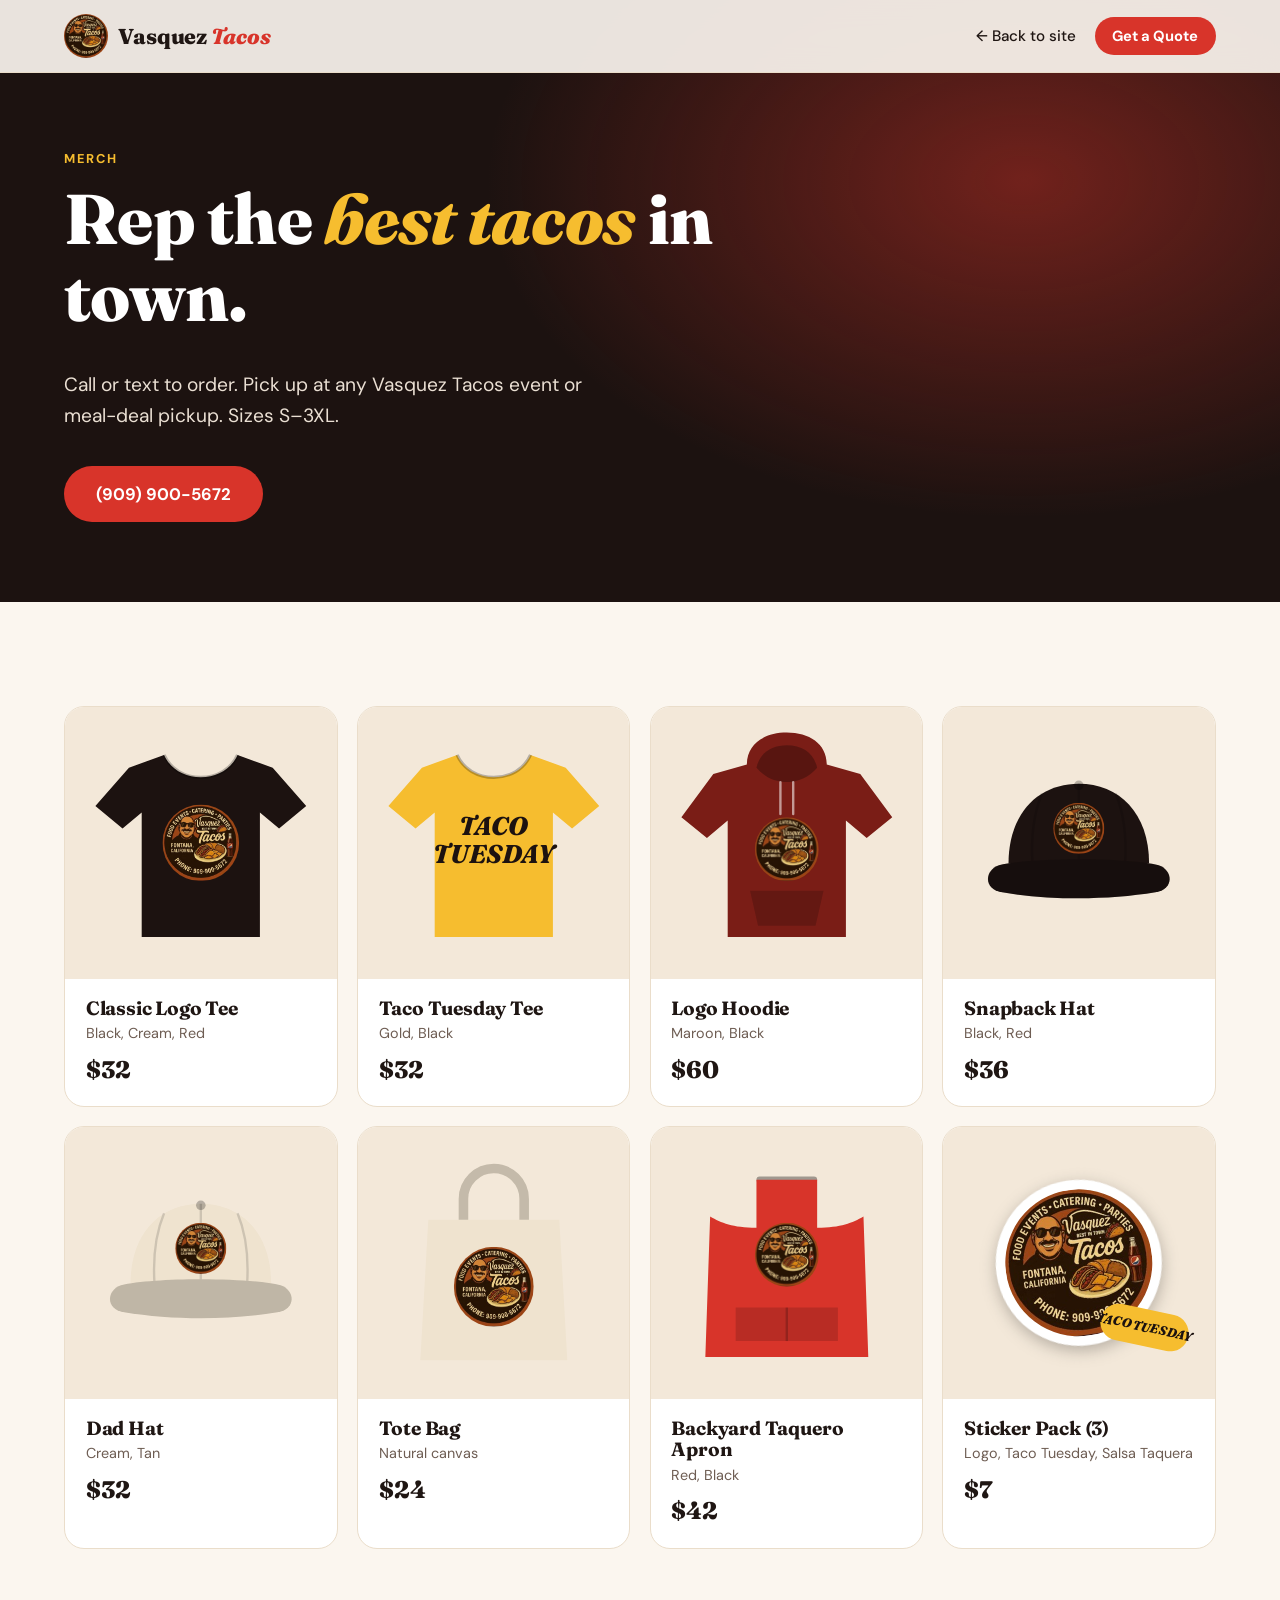
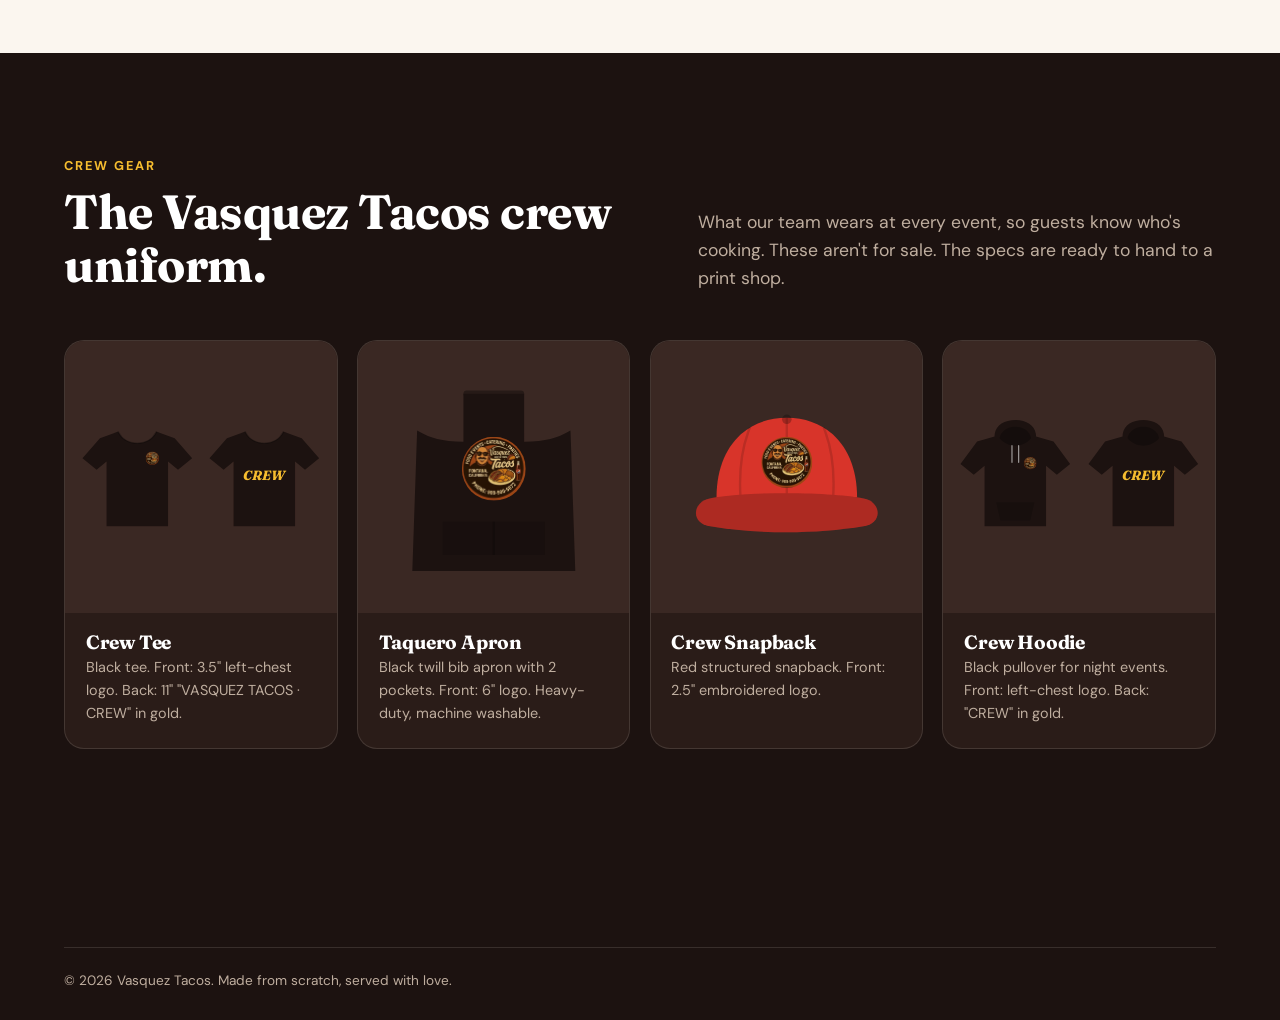
==== merch.html @ 1e4aa43a "Redesign site: premium catering, meal deals, merch, mobile booking - Modern layout with photo hero, " ====
<!doctype html>
<html lang="en">
<head>
  <meta charset="utf-8">
  <meta name="viewport" content="width=device-width, initial-scale=1">
  <title>Merch | Vasquez Tacos</title>
  <meta name="description" content="Vasquez Tacos shirts, hoodies, hats, aprons and stickers. Rep the best tacos in Fontana.">
  <meta name="theme-color" content="#1c1210">
  <link rel="icon" href="logo.jpg">
  <link rel="preconnect" href="https://fonts.googleapis.com">
  <link rel="preconnect" href="https://fonts.gstatic.com" crossorigin>
  <link href="https://fonts.googleapis.com/css2?family=Fraunces:ital,opsz,wght@0,9..144,500;0,9..144,700;0,9..144,800;1,9..144,800&family=DM+Sans:wght@400;500;700&display=swap" rel="stylesheet">
  <link rel="stylesheet" href="styles.css">
</head>
<body>

  <header class="nav scrolled">
    <div class="wrap nav-inner">
      <a href="index.html" class="logo">
        <img src="logo.jpg" alt="" class="logo-img" width="44" height="44">
        <span class="logo-text">Vasquez <em>Tacos</em></span>
      </a>
      <nav class="nav-links nav-links-simple">
        <a href="index.html">← Back to site</a>
        <a href="index.html#quote" class="btn btn-small">Get a Quote</a>
      </nav>
    </div>
  </header>

  <main>
    <section class="merch-hero">
      <div class="wrap">
        <p class="kicker">Merch</p>
        <h1>Rep the <em>best tacos</em> in town.</h1>
        <p class="lead" data-merch-note></p>
        <a data-phone class="btn btn-lg"></a>
      </div>
    </section>

    <section class="section">
      <div class="wrap">
        <div class="merch-grid"></div>
      </div>
    </section>

    <section class="section dark" id="crew">
      <div class="wrap">
        <div class="split-head">
          <div>
            <p class="kicker">Crew gear</p>
            <h2>The Vasquez Tacos crew uniform.</h2>
          </div>
          <p>What our team wears at every event, so guests know who's cooking. These aren't for sale. The specs are ready to hand to a print shop.</p>
        </div>
        <div class="merch-grid crew-grid"></div>
      </div>
    </section>
  </main>

  <footer class="footer">
    <div class="wrap">
      <p class="copyright">&copy; <span data-year></span> Vasquez Tacos. Made from scratch, served with love.</p>
    </div>
  </footer>

  <script src="config.js"></script>
  <script src="merch.js"></script>
</body>
</html>
---- styles.css ----
/* Vasquez Tacos — modern warm theme built from the logo colors */
:root {
  --cream: #fbf6ef;
  --cream-2: #f3e8d9;
  --line: #eaddca;
  --ink: #1f1613;
  --muted: #6e5d53;
  --night: #1c1210;
  --night-2: #2a1c18;
  --night-line: rgba(251, 246, 239, .12);
  --red: #d8342a;
  --red-dark: #a8231b;
  --yellow: #f6bd2f;
  --orange: #ef8f2a;
  --green: #4f8a3c;
  --radius: 20px;
  --radius-sm: 12px;
  --shadow: 0 1px 2px rgba(31, 22, 19, .06), 0 12px 32px rgba(31, 22, 19, .08);
  --display: "Fraunces", Georgia, serif;
  --body: "DM Sans", system-ui, -apple-system, "Segoe UI", sans-serif;
}

* { box-sizing: border-box; }
html { scroll-behavior: smooth; scroll-padding-top: 76px; }
body { margin: 0; font-family: var(--body); font-size: 17px; line-height: 1.6; color: var(--ink); background: var(--cream); -webkit-font-smoothing: antialiased; }
img { max-width: 100%; display: block; }
a { color: var(--red-dark); }
h1, h2, h3 { font-family: var(--display); font-weight: 700; line-height: 1.1; margin: 0 0 .5em; letter-spacing: -.01em; }
h2 { font-size: clamp(2rem, 4.2vw, 3rem); }
h3 { font-size: 1.3rem; }

.wrap { width: 100%; max-width: 1200px; margin: 0 auto; padding-inline: 24px; }
.narrow { max-width: 820px; }
.section { padding-block: 104px; }
.section.alt { background: var(--cream-2); }
.section.dark { background: var(--night); color: #eadfd3; }
.section.dark h2, .section.dark h3 { color: #fff; }
.section-head { text-align: center; max-width: 680px; margin: 0 auto 3rem; }
.section-head p:not(.kicker) { margin: 0; color: var(--muted); font-size: 1.1rem; }
.dark .section-head p:not(.kicker) { color: #bfae9f; }
.kicker { font: 700 .8rem var(--body); letter-spacing: .16em; text-transform: uppercase; color: var(--red); margin: 0 0 .8rem; }
.dark .kicker { color: var(--yellow); }
.split-head { display: grid; grid-template-columns: 1.1fr 1fr; gap: 2rem 4rem; align-items: end; margin-bottom: 3rem; }
.split-head h2 { margin: 0; }
.split-head > p { margin: 0; color: var(--muted); font-size: 1.1rem; }
.dark .split-head > p { color: #bfae9f; }
.fine { font-size: .88rem; color: var(--muted); }

/* Buttons */
.btn {
  display: inline-flex; align-items: center; justify-content: center; gap: .4em;
  border: 0; cursor: pointer; text-decoration: none;
  background: var(--red); color: #fff;
  font: 700 1rem var(--body);
  padding: .85em 1.6em; border-radius: 999px;
  transition: background .2s, transform .2s, box-shadow .2s;
}
.btn:hover { background: var(--red-dark); transform: translateY(-1px); box-shadow: 0 10px 24px rgba(216, 52, 42, .3); }
.btn:disabled { opacity: .7; cursor: wait; }
.btn-lg { font-size: 1.05rem; padding: 1em 1.9em; }
.btn-small { padding: .6em 1.2em; font-size: .92rem; }
.btn-full { width: 100%; }
.btn-ghost { background: rgba(255,255,255,.1); color: #fff; box-shadow: inset 0 0 0 1.5px rgba(255,255,255,.5); backdrop-filter: blur(6px); }
.btn-ghost:hover { background: #fff; color: var(--ink); box-shadow: none; }
.btn-outline { background: transparent; color: var(--ink); box-shadow: inset 0 0 0 1.5px var(--ink); }
.btn-outline:hover { background: var(--ink); color: #fff; box-shadow: none; }

/* Nav: transparent over the hero, solid once you scroll */
.nav { position: fixed; inset: 0 0 auto; z-index: 50; transition: background .3s, box-shadow .3s; }
.nav.scrolled, .nav.menu-open { background: rgba(251, 246, 239, .92); backdrop-filter: blur(14px); box-shadow: 0 1px 0 var(--line); }
.nav-inner { display: flex; align-items: center; justify-content: space-between; min-height: 72px; gap: 1rem; }
.logo { display: flex; align-items: center; gap: .65rem; text-decoration: none; }
.logo-img { width: 44px; height: 44px; border-radius: 50%; object-fit: cover; }
.logo-text { font: 800 1.35rem var(--display); color: #fff; margin: 0; letter-spacing: -.01em; transition: color .3s; }
.logo-text em { font-style: italic; color: var(--yellow); }
.nav.scrolled .logo-text, .nav.menu-open .logo-text { color: var(--ink); }
.nav.scrolled .logo-text em, .nav.menu-open .logo-text em { color: var(--red); }
.nav-links { display: flex; align-items: center; gap: 1.8rem; }
.nav-links a:not(.btn) { color: rgba(255,255,255,.9); text-decoration: none; font-weight: 500; font-size: .95rem; transition: color .2s; }
.nav-links a:not(.btn):hover { color: var(--yellow); }
.nav.scrolled .nav-links a:not(.btn) { color: var(--ink); }
.nav.scrolled .nav-links a:not(.btn):hover { color: var(--red); }
.nav-toggle { display: none; background: none; border: 0; color: #fff; font-size: 1.8rem; cursor: pointer; }
.nav.scrolled .nav-toggle, .nav.menu-open .nav-toggle { color: var(--ink); }

/* Hero */
.hero {
  position: relative; color: #fff; overflow: hidden;
  min-height: min(100vh, 880px); min-height: min(100svh, 880px); display: flex; align-items: center;
  padding-block: 120px 80px;
  background:
    linear-gradient(90deg, rgba(20,12,10,.95) 0%, rgba(20,12,10,.82) 42%, rgba(20,12,10,.45) 100%),
    linear-gradient(0deg, rgba(20,12,10,.7), transparent 40%),
    url("images/hero.jpg") center/cover no-repeat,
    var(--night);
}
/* Papel picado-style dotted texture */
.hero::before {
  content: ""; position: absolute; inset: 0; opacity: .04; pointer-events: none;
  background: radial-gradient(circle, #fff 1.5px, transparent 2px) 0 0/28px 28px;
}
.hero-inner { position: relative; z-index: 1; display: grid; grid-template-columns: 1.4fr 1fr; gap: 3rem; align-items: center; }
.hero h1 { font-size: clamp(2.6rem, 6.4vw, 5rem); max-width: 13ch; color: #fff; font-weight: 800; }
.hero h1 em { color: var(--yellow); }
.eyebrow { display: inline-block; font-weight: 700; font-size: .78rem; letter-spacing: .16em; text-transform: uppercase; color: var(--yellow); margin: 0 0 1.4rem; padding: .5em 1em; border: 1px solid rgba(246,189,47,.4); border-radius: 999px; }
.lead { font-size: 1.2rem; max-width: 34rem; margin: 0 0 2.2rem; color: #eadfd3; }
.lead strong { color: #fff; }
.hero-cta { display: flex; gap: .9rem; flex-wrap: wrap; }
.hero-stats { list-style: none; display: flex; flex-wrap: wrap; gap: 2.4rem; padding: 2rem 0 0; margin: 2.8rem 0 0; border-top: 1px solid rgba(255,255,255,.18); max-width: 36rem; }
.hero-stats b { display: block; font: 700 1.8rem var(--display); color: #fff; }
.hero-stats span { font-size: .85rem; color: #bfae9f; }
.badges { list-style: none; display: flex; flex-wrap: wrap; gap: .5rem; padding: 0; margin: 1.6rem 0 0; }
.badges:empty { display: none; }
.badges li { font-size: .82rem; font-weight: 700; padding: .45em .9em; border-radius: 999px; background: rgba(255,255,255,.12); }
.badges li::before { content: "✓ "; color: var(--yellow); }
.hero-logo { justify-self: center; width: min(100%, 320px); height: auto; aspect-ratio: 1; object-fit: cover; border-radius: 50%; box-shadow: 0 0 0 10px rgba(246,189,47,.15), 0 30px 80px rgba(0,0,0,.6); animation: spin-in 1s ease-out both .3s; }
@keyframes spin-in { from { opacity: 0; transform: rotate(-20deg) scale(.8); } }

/* Marquee */
.marquee { background: var(--yellow); color: var(--night); overflow: hidden; padding-block: 18px; }
.marquee-track { display: flex; width: max-content; animation: marquee 40s linear infinite; }
.marquee span { font: italic 700 1.5rem var(--display); padding-inline: 1.4rem; white-space: nowrap; display: flex; align-items: center; gap: 2.8rem; }
.marquee span::after { content: "✺"; font-style: normal; color: var(--red); font-size: 1.1rem; }
@keyframes marquee { to { transform: translateX(-50%); } }

/* Events */
.events { display: grid; grid-template-columns: repeat(3, 1fr); gap: 1.2rem; }
.event-card { border-radius: var(--radius); padding: 2rem 1.8rem; min-height: 280px; isolation: isolate; display: flex; flex-direction: column; justify-content: flex-end; color: #fff; position: relative; overflow: hidden; transition: transform .3s; }
.event-card:hover { transform: translateY(-4px); }
.event-card::before { content: ""; position: absolute; inset: 0; z-index: -1; background: var(--bg, none) center/cover no-repeat; transition: transform .6s; }
.event-card:hover::before { transform: scale(1.06); }
.event-card::after { content: ""; position: absolute; inset: 0; z-index: -1; background: linear-gradient(180deg, rgba(var(--tint), .35) 0%, rgba(20,12,10,.55) 45%, rgba(20,12,10,.92) 100%); }
.event-card span { font: 700 .8rem var(--body); letter-spacing: .12em; opacity: .75; }
.event-card h3 { color: #fff; font-size: 1.6rem; margin: .3rem 0 .4rem; }
.event-card p { margin: 0; font-size: .95rem; opacity: .9; }
.event-card { background: var(--night); }
.event-card.c1 { --tint: 216, 52, 42; }
.event-card.c2 { --tint: 239, 143, 42; }
.event-card.c3 { --tint: 184, 58, 107; }
.event-card.c4 { --tint: 79, 138, 60; }
.event-card.c5 { --tint: 58, 42, 37; }
.event-card.c6 { --tint: 122, 29, 22; box-shadow: inset 0 0 0 1.5px rgba(246,189,47,.5); }
.holiday { margin-top: 1.2rem; border-radius: var(--radius); padding: 2.2rem; background: linear-gradient(135deg, #7a1d16, #2a0c09); color: #f0d9c9; display: grid; grid-template-columns: 220px 1fr 1.4fr; gap: 1rem 2.4rem; align-items: start; }
.holiday-img { width: 100%; aspect-ratio: 1; object-fit: cover; border-radius: 14px; box-shadow: 0 0 0 1.5px rgba(246,189,47,.4); }
.holiday .kicker { color: var(--yellow); }
.holiday h3 { color: #fff; font-size: 2rem; }
.holiday-note { font-size: .95rem; margin: 0; }
.holiday .price-list div { border-color: rgba(246,189,47,.2); }

/* Meal deals */
.specials { display: grid; grid-template-columns: repeat(4, 1fr); gap: 1.2rem; }
.special { background: var(--night-2); border: 1px solid var(--night-line); border-radius: var(--radius); overflow: hidden; display: flex; flex-direction: column; position: relative; }
.special img { width: 100%; aspect-ratio: 16 / 10; object-fit: cover; }
.special-body { padding: 1.5rem; flex: 1; display: flex; flex-direction: column; }
.special-day { font: 700 .75rem var(--body); letter-spacing: .14em; text-transform: uppercase; color: #bfae9f; }
.special h3 { font-size: 1.6rem; margin: .2rem 0 .3rem; }
.special-deal { font: italic 700 1.15rem var(--display); color: var(--yellow); margin: 0 0 1rem; }
.special.today { border-color: var(--yellow); box-shadow: 0 0 0 1px var(--yellow), 0 20px 40px rgba(0,0,0,.35); }
.today-tag { position: absolute; top: 14px; left: 14px; background: var(--yellow); color: var(--night); font: 700 .75rem var(--body); letter-spacing: .08em; text-transform: uppercase; padding: .4em .9em; border-radius: 999px; }
.price-list { margin: 0; display: grid; gap: 0; }
.price-list div { display: flex; justify-content: space-between; gap: 1rem; padding: .6rem 0; border-top: 1px dashed var(--night-line); font-size: .95rem; }
.price-list dt { color: #e1d4c7; }
.price-list dd { margin: 0; font-weight: 700; color: #fff; white-space: nowrap; }

/* Packages */
.packages { display: grid; grid-template-columns: repeat(4, 1fr); gap: 1rem; align-items: stretch; }
@media (max-width: 1080px) { .packages { grid-template-columns: repeat(2, 1fr); gap: 1.6rem 1rem; } }
@media (max-width: 620px) { .packages { grid-template-columns: 1fr; } }
.package { background: #fff; border-radius: var(--radius); box-shadow: var(--shadow); padding: 1.8rem 1.5rem; display: flex; flex-direction: column; position: relative; border: 1px solid var(--line); }
.package h3 { font-size: 1.7rem; margin: 0 0 .3rem; }
.package-blurb { color: var(--muted); margin: 0 0 1.4rem; font-size: .95rem; min-height: 3em; }
.price { font: 800 2.7rem/1 var(--display); margin: 0; letter-spacing: -.02em; }
.price small { font: 500 1rem var(--body); color: var(--muted); letter-spacing: 0; }
.guests { font-size: .88rem; color: var(--muted); margin: .5rem 0 1.4rem; }
.package ul { list-style: none; padding: 1.2rem 0 0; margin: 0 0 1.8rem; border-top: 1px solid var(--line); flex: 1; }
.package li { padding: .35rem 0 .35rem 1.7rem; position: relative; font-size: .95rem; }
.package li::before { content: "✓"; position: absolute; left: 0; top: .35rem; color: var(--green); font-weight: 700; }
.package .btn { width: 100%; }
.package.popular { background: var(--night); color: #eadfd3; border-color: var(--night); transform: translateY(-10px); box-shadow: 0 24px 50px rgba(28,18,16,.35); }
.package.popular h3, .package.popular .price { color: #fff; }
.package.popular .package-blurb, .package.popular .guests, .package.popular .price small { color: #bfae9f; }
.package.popular ul { border-color: var(--night-line); }
.package.popular li::before { color: var(--yellow); }
.popular-tag { position: absolute; top: -13px; left: 2rem; background: var(--yellow); color: var(--night); font: 700 .75rem var(--body); letter-spacing: .08em; text-transform: uppercase; padding: .4em 1em; border-radius: 999px; }
.packages-note { text-align: center; margin-top: 2.4rem; color: var(--muted); }

/* Why choose */
.why { display: grid; grid-template-columns: repeat(4, 1fr); gap: 2.4rem; }
.why-item b { font: 700 .85rem var(--body); color: var(--red); letter-spacing: .12em; }
.why-item h3 { font-size: 1.25rem; margin: .5rem 0 .4rem; }
.why-item p { margin: 0; color: var(--muted); font-size: .95rem; }

/* Menu */
.menu-tabs { display: flex; gap: .5rem; flex-wrap: wrap; justify-content: center; margin-bottom: 2.4rem; }
.menu-tabs button {
  border: 1px solid var(--line); background: #fff; color: var(--ink);
  font: 500 .95rem var(--body); padding: .6em 1.3em; border-radius: 999px; cursor: pointer; transition: background .2s, color .2s;
}
.menu-tabs button:hover { border-color: var(--ink); }
.menu-tabs button[aria-selected="true"] { background: var(--ink); color: #fff; border-color: var(--ink); }
.menu-grid { display: grid; grid-template-columns: repeat(auto-fill, minmax(320px, 1fr)); gap: 1rem; }
.menu-item { background: #fff; border-radius: var(--radius-sm); padding: 1rem; border: 1px solid var(--line); display: flex; gap: 1rem; align-items: center; min-height: 112px; }
.menu-item img { width: 92px; height: 92px; border-radius: 10px; object-fit: cover; flex-shrink: 0; }
.menu-item h3 { font-size: 1.15rem; margin-bottom: .25rem; display: flex; align-items: center; gap: .5rem; flex-wrap: wrap; }
.menu-item p { margin: 0; color: var(--muted); font-size: .92rem; }
.tag { font: 700 .66rem var(--body); text-transform: uppercase; letter-spacing: .08em; padding: .3em .6em; border-radius: 6px; background: var(--cream-2); color: var(--ink); white-space: nowrap; }
.tag.Hot { background: var(--red); color: #fff; }
.tag.Vegetarian { background: #dfeed6; color: var(--green); }

/* Gallery — bento grid */
.gallery { display: grid; grid-template-columns: repeat(4, 1fr); grid-auto-rows: 240px; gap: 1rem; }
.gallery figure { margin: 0; border-radius: var(--radius); overflow: hidden; position: relative; background: var(--night); }
.gallery figure.wide { grid-column: span 2; grid-row: span 2; }
.gallery img { width: 100%; height: 100%; object-fit: cover; transition: transform .6s; }
.gallery figure:hover img { transform: scale(1.05); }
.gallery figcaption { position: absolute; inset: auto 0 0; padding: 2.4rem 1rem .9rem; background: linear-gradient(transparent, rgba(0,0,0,.75)); color: #fff; font-weight: 500; font-size: .95rem; }

/* Merch page */
.merch-hero { background: radial-gradient(ellipse 60% 80% at 80% 30%, rgba(216,52,42,.45), transparent 70%), var(--night); color: #eadfd3; padding-block: 150px 80px; }
.merch-hero h1 { color: #fff; font-size: clamp(2.4rem, 6vw, 4.4rem); font-weight: 800; max-width: 14ch; }
.merch-hero h1 em { color: var(--yellow); }
.merch-hero .kicker { color: var(--yellow); }
.merch-grid { display: grid; grid-template-columns: repeat(auto-fill, minmax(250px, 1fr)); gap: 1.2rem; }
.merch-card { background: #fff; border: 1px solid var(--line); border-radius: var(--radius); overflow: hidden; display: flex; flex-direction: column; }
.merch-stage { background: var(--cream-2); aspect-ratio: 1; display: grid; place-items: center; padding: 1rem; }
.merch-stage.two { grid-template-columns: 1fr 1fr; gap: .2rem; padding: .6rem; }
.merch-stage svg { width: 100%; height: auto; transition: transform .4s; }
.merch-card:hover .merch-stage svg { transform: scale(1.04); }
.merch-info { padding: 1.2rem 1.3rem 1.4rem; }
.merch-info h3 { font-size: 1.2rem; margin-bottom: .2rem; }
.merch-colors { margin: 0 0 .6rem; color: var(--muted); font-size: .9rem; }
.merch-price { margin: 0; font: 800 1.5rem var(--display); }
.merch-spec { margin: 0; color: var(--muted); font-size: .9rem; }
.dark .merch-card { background: var(--night-2); border-color: var(--night-line); }
.dark .merch-stage { background: #3a2823; }
.dark .merch-spec { color: #bfae9f; }
.nav-links.nav-links-simple { display: flex; position: static; flex-direction: row; align-items: center; gap: 1.2rem; background: none; padding: 0; box-shadow: none; }
.nav-links.nav-links-simple a:not(.btn) { border: 0; padding: 0; }
.nav-links.nav-links-simple .btn { margin: 0; }
.merch-teaser { display: flex; align-items: center; justify-content: space-between; gap: 2rem; flex-wrap: wrap; background: var(--night); color: #eadfd3; border-radius: var(--radius); padding: 2rem 2.2rem; margin-top: 3rem; }
.merch-teaser h3 { color: #fff; font-size: 1.7rem; margin: 0 0 .2rem; }
.merch-teaser p { margin: 0; color: #bfae9f; }

/* Social clips */
.follow { display: flex; flex-wrap: wrap; gap: .6rem; justify-content: flex-end; }
.clips { display: grid; grid-template-columns: repeat(auto-fill, minmax(300px, 1fr)); gap: 1.2rem; align-items: start; }
.clips:empty { display: none; }
#social:has(.clips:empty) { padding-block: 56px; }
#social:has(.clips:empty) .split-head { margin-bottom: 0; align-items: center; }
.clip { border-radius: var(--radius); overflow: hidden; background: var(--night-2); }
.clip blockquote { margin: 0 !important; min-width: 0 !important; max-width: 100% !important; width: 100% !important; }
.clip blockquote a { color: var(--yellow); display: block; padding: 2rem; text-align: center; }
.clip-frame { position: relative; aspect-ratio: 16 / 9; }
.clip-frame.tall { aspect-ratio: 9 / 16; max-height: 620px; margin-inline: auto; }
.clip-frame iframe { position: absolute; inset: 0; width: 100%; height: 100%; border: 0; }

/* Calendar */
.avail-grid { display: grid; grid-template-columns: 1fr 1.2fr; gap: 4rem; align-items: center; }
.legend { list-style: none; padding: 0; margin: 1.5rem 0; display: grid; gap: .6rem; }
.legend li { display: flex; align-items: center; gap: .7rem; font-weight: 500; }
.dot { width: 16px; height: 16px; border-radius: 5px; display: inline-block; }
.dot.open { background: #dfeed6; border: 2px solid var(--green); }
.dot.limited { background: #fde7b3; border: 2px solid var(--orange); }
.dot.booked { background: #eadbd6; border: 2px solid #b49a93; }
.calendar { background: #fff; border-radius: var(--radius); box-shadow: var(--shadow); padding: 1.6rem; border: 1px solid var(--line); }
.cal-head { display: flex; align-items: center; justify-content: space-between; margin-bottom: 1rem; }
.cal-head h3 { margin: 0; }
.cal-nav { width: 40px; height: 40px; border-radius: 50%; border: 1px solid var(--line); background: #fff; font-size: 1.4rem; cursor: pointer; color: var(--ink); }
.cal-nav:hover:not(:disabled) { background: var(--ink); color: #fff; }
.cal-nav:disabled { opacity: .3; cursor: default; }
.cal-days, .cal-grid { display: grid; grid-template-columns: repeat(7, 1fr); gap: 6px; }
.cal-days span { text-align: center; font-size: .72rem; font-weight: 700; text-transform: uppercase; letter-spacing: .06em; color: var(--muted); }
.cal-grid { margin-top: 6px; }
.cal-cell {
  aspect-ratio: 1; border-radius: 10px; border: 1.5px solid transparent;
  display: flex; align-items: center; justify-content: center;
  font: 500 .95rem var(--body); background: none; color: var(--ink); padding: 0;
}
.cal-cell.open { background: #eef6e9; border-color: #cfe4c3; cursor: pointer; }
.cal-cell.open:hover, .cal-cell.selected { background: var(--green); color: #fff; border-color: var(--green); }
.cal-cell.limited { background: #fdf0d2; border-color: #f5d58f; cursor: pointer; }
.cal-cell.limited:hover { border-color: var(--orange); }
.cal-cell.limited.selected { background: var(--orange); color: #fff; }
.cal-cell.booked { background: #f1e7e3; color: #a8928a; text-decoration: line-through; }
.cal-cell.past { color: #cfc2b9; }

/* Reviews */
.reviews { display: grid; grid-template-columns: repeat(auto-fit, minmax(280px, 1fr)); gap: 1rem; margin-bottom: 4rem; }
.review { background: var(--night-2); border: 1px solid var(--night-line); border-radius: var(--radius); padding: 1.6rem; margin: 0; }
.review .stars { color: var(--yellow); letter-spacing: .1em; }
.review p { margin: .6rem 0 1rem; color: #eadfd3; font: 500 1.1rem/1.5 var(--display); }
.review cite { font-style: normal; font-weight: 700; color: #fff; }
.review cite span { font-weight: 500; color: #bfae9f; }
.reviews-empty { grid-column: 1 / -1; text-align: center; border: 1px dashed rgba(251,246,239,.25); border-radius: var(--radius); padding: 2rem; }
.reviews-empty p { margin: 0 0 1.2rem; font: 500 1.25rem var(--display); color: #fff; }
.reviews-empty .links { display: flex; gap: .8rem; justify-content: center; flex-wrap: wrap; }

/* Quote + contact */
.quote-grid { display: grid; grid-template-columns: 1.5fr 1fr; gap: 1.4rem; align-items: start; }
.card { background: #fff; color: var(--ink); border-radius: var(--radius); padding: 2.2rem; }
.card h2 { color: var(--ink) !important; font-size: 2rem; }
.form-sub { color: var(--muted); margin: -.3rem 0 1.6rem; }
.book-form label { display: block; font-weight: 700; font-size: .85rem; margin-bottom: 1rem; }
.book-form input, .book-form select, .book-form textarea {
  display: block; width: 100%; margin-top: .35rem; padding: .8em .9em;
  font: 1rem var(--body); color: var(--ink);
  border: 1.5px solid var(--line); border-radius: 10px; background: var(--cream);
  transition: border-color .2s, background .2s;
}
.book-form input:focus, .book-form select:focus, .book-form textarea:focus { outline: none; border-color: var(--ink); background: #fff; }
.book-form .invalid { border-color: var(--red); }
.row { display: grid; grid-template-columns: 1fr 1fr; gap: 1rem; }
.addons { border: 1.5px solid var(--line); border-radius: 10px; padding: .8rem 1rem; margin: 0 0 1rem; }
.addons legend { font-weight: 700; font-size: .85rem; padding: 0 .4rem; }
.addons label { display: flex; align-items: center; gap: .6rem; font-weight: 500; font-size: .95rem; margin: .4rem 0; }
.addons input { width: auto; margin: 0; accent-color: var(--red); }
.addons small { color: var(--muted); margin-left: auto; white-space: nowrap; }

.estimate { background: var(--night); color: #eadfd3; border-radius: 14px; padding: 1.3rem 1.4rem; margin-bottom: 1rem; }
.quote-lines { margin: 0 0 .6rem; }
.quote-lines div { display: flex; justify-content: space-between; gap: 1rem; padding: .4rem 0; border-bottom: 1px dashed var(--night-line); font-size: .92rem; }
.quote-lines dd { margin: 0; font-weight: 700; white-space: nowrap; }
.quote-lines .warn dt { color: var(--yellow); font-weight: 700; }
.quote-total, .quote-deposit { display: flex; justify-content: space-between; align-items: baseline; gap: 1rem; margin-top: .4rem; }
.quote-total strong { font: 800 2rem var(--display); color: #fff; }
.quote-deposit strong { font-size: 1.15rem; color: var(--yellow); }
.estimate-fine { margin: .8rem 0 0; font-size: .8rem; color: #bfae9f; }
.form-msg { font-weight: 700; min-height: 1.2em; margin: 0 0 .8rem; }
.form-msg.error { color: var(--red); }
.form-msg.ok { color: var(--green); }

.contact { position: sticky; top: 96px; }
.contact p { margin: 0 0 .6rem; color: var(--muted); }
.contact p:empty { display: none; }
.contact-phone a { font: 800 2rem var(--display); color: var(--ink); text-decoration: none; }
.map { margin-top: 1.2rem; border-radius: 12px; overflow: hidden; aspect-ratio: 4 / 3; background: var(--cream-2); }
.map iframe { width: 100%; height: 100%; border: 0; display: block; }

/* How it works + payments + policies */
.pay-steps { display: grid; grid-template-columns: repeat(3, 1fr); gap: 1.2rem; margin-bottom: 2rem; }
.step { background: #fff; border: 1px solid var(--line); border-radius: var(--radius); padding: 1.8rem; }
.step b { display: inline-grid; place-items: center; width: 44px; height: 44px; border-radius: 50%; background: var(--ink); color: #fff; font: 700 1.1rem var(--display); margin-bottom: .8rem; }
.step p { margin: 0; color: var(--muted); }
.pay-options { display: grid; grid-template-columns: repeat(auto-fit, minmax(240px, 1fr)); gap: 1rem; }
.pay-card { border: 1.5px dashed var(--line); border-radius: var(--radius); padding: 1.6rem; background: #fff; }
.pay-card h3 { margin-bottom: .3rem; }
.pay-card p { margin: 0 0 1rem; color: var(--muted); }
.pay-handle { font-weight: 700; font-size: 1.1rem; }
.policies-title { margin: 4rem 0 1.4rem; font-size: 1.7rem; text-align: center; }
.policies { display: grid; grid-template-columns: repeat(3, 1fr); gap: 1.6rem 2.4rem; margin: 0; }
.policies dt { font-weight: 700; margin-bottom: .3rem; }
.policies dd { margin: 0; color: var(--muted); font-size: .95rem; }

/* FAQ */
.faq-list details { background: #fff; border-radius: var(--radius-sm); margin-bottom: .7rem; border: 1px solid var(--line); }
.faq-list summary { cursor: pointer; padding: 1.2rem 1.4rem; font-weight: 700; list-style: none; display: flex; justify-content: space-between; gap: 1rem; }
.faq-list summary::-webkit-details-marker { display: none; }
.faq-list summary::after { content: "+"; font-size: 1.4rem; line-height: 1; color: var(--red); transition: transform .2s; }
.faq-list details[open] summary::after { transform: rotate(45deg); }
.faq-list details p { margin: 0; padding: 0 1.4rem 1.3rem; color: var(--muted); }

/* CTA band */
.cta-band { background: linear-gradient(rgba(20,12,10,.78), rgba(20,12,10,.88)), url("images/trompo.jpg") center 30%/cover no-repeat, var(--night); color: #fff; text-align: center; padding-block: 96px; }
.cta-band h2 { color: #fff; max-width: 18ch; margin: 0 auto 1.8rem; }
.cta-band .hero-cta { justify-content: center; }

/* Footer */
.footer { background: var(--night); color: #bfae9f; padding-block: 72px 28px; font-size: .95rem; }
.footer-grid { display: grid; grid-template-columns: 2fr 1fr 1fr; gap: 2.4rem; }
.footer-logo { width: 88px; height: 88px; border-radius: 50%; margin-bottom: 1rem; }
.footer .logo-text { color: #fff; font-size: 1.6rem; }
.footer h4 { color: #fff; margin: 0 0 .6rem; font-size: .8rem; text-transform: uppercase; letter-spacing: .14em; }
.footer p { margin: 0 0 1.4rem; }
.footer a { color: #eadfd3; text-decoration: none; line-height: 2; }
.footer a:hover { color: var(--yellow); }
.footer-tag { font-weight: 700; color: var(--yellow); font-size: .8rem; text-transform: uppercase; letter-spacing: .1em; }
.credits { margin-top: 2rem; font-size: .8rem; }
.credits summary { cursor: pointer; color: #9c8b7e; }
.credits ul { columns: 2; padding-left: 1.1rem; margin: .8rem 0 0; }
.credits a { line-height: 1.6; text-decoration: underline; }
.copyright { margin: 1.4rem 0 0 !important; padding-top: 1.4rem; border-top: 1px solid var(--night-line); font-size: .85rem; }

/* Scroll reveal */
.reveal { opacity: 0; transform: translateY(24px); transition: opacity .7s ease, transform .7s ease; }
.reveal.in { opacity: 1; transform: none; }
.package.popular.reveal.in { transform: translateY(-10px); }

@media (prefers-reduced-motion: reduce) {
  html { scroll-behavior: auto; }
  .marquee-track, .hero-logo { animation: none; }
  .reveal { opacity: 1; transform: none; transition: none; }
}

/* Responsive */
@media (max-width: 1080px) {
  .nav-toggle { display: block; }
  .nav-links {
    display: none; position: absolute; top: 100%; left: 0; right: 0;
    flex-direction: column; align-items: stretch; gap: 0;
    background: var(--cream); padding: .5rem 24px 1.4rem; box-shadow: 0 16px 30px rgba(0,0,0,.12);
  }
  .nav-links.open { display: flex; }
  .nav-links a:not(.btn), .nav.scrolled .nav-links a:not(.btn) { color: var(--ink); padding: .9rem 0; border-bottom: 1px solid var(--line); }
  .nav-links .btn { margin-top: 1rem; }
  .specials { grid-template-columns: 1fr 1fr; }
  .events { grid-template-columns: 1fr 1fr; }
  .why { grid-template-columns: repeat(2, 1fr); }
  .policies { grid-template-columns: 1fr 1fr; }
}
@media (max-width: 860px) {
  .section { padding-block: 80px; }
  .split-head, .avail-grid, .quote-grid, .holiday { grid-template-columns: 1fr; }
  .split-head { gap: 1rem; }
  .package.popular, .package.popular.reveal.in { transform: none; }
  .contact { position: static; }
  .pay-steps, .footer-grid { grid-template-columns: 1fr; }
  .gallery { grid-template-columns: 1fr 1fr; grid-auto-rows: 200px; }
  .hero-inner { grid-template-columns: 1fr; gap: 2rem; }
  .hero-logo { order: -1; justify-self: start; width: 120px; box-shadow: 0 0 0 6px rgba(246,189,47,.15), 0 16px 40px rgba(0,0,0,.5); }
}
@media (max-width: 560px) {
  body { font-size: 16px; }
  .section { padding-block: 64px; }
  .wrap { padding-inline: 16px; }
  .row, .why, .policies, .specials, .events { grid-template-columns: 1fr; }
  .event-card { min-height: 0; }
  .card, .holiday { padding: 1.4rem; }
  .menu-grid { grid-template-columns: 1fr; }
  .menu-item img { width: 72px; height: 72px; }
  .hero-stats { gap: 1.4rem; }
  .hero-stats b { font-size: 1.4rem; }
  .credits ul { columns: 1; }
  .gallery figure.wide { grid-column: span 2; grid-row: span 1; }
}@media (max-width: 860px) {
  .holiday-img { aspect-ratio: 16 / 9; }
  .hero { background:
    linear-gradient(rgba(20,12,10,.72), rgba(20,12,10,.92)),
    url("images/hero.jpg") center/cover no-repeat, var(--night); }
}
/* Booking helpers */
.contact-actions { display: flex; gap: .5rem; margin: .2rem 0 1rem; }
.contact-actions .btn { flex: 1; }
.form-alt { text-align: center; font-size: .9rem; color: var(--muted); margin: .9rem 0 0; }
.form-alt a { font-weight: 700; }

/* Mobile quick-action bar */
.mobile-bar { display: none; }
@media (max-width: 860px) {
  .mobile-bar {
    display: grid; grid-template-columns: 1fr 1fr 1.6fr; gap: .5rem;
    position: fixed; left: 0; right: 0; bottom: 0; z-index: 60;
    padding: .6rem 12px calc(.6rem + env(safe-area-inset-bottom));
    background: rgba(28, 18, 16, .96); backdrop-filter: blur(12px);
    box-shadow: 0 -8px 24px rgba(0,0,0,.25);
    transform: translateY(110%); transition: transform .3s;
  }
  .mobile-bar.show { transform: none; }
  .mobile-bar a { display: flex; align-items: center; justify-content: center; min-height: 48px; border-radius: 999px; font-weight: 700; text-decoration: none; color: #fff; background: rgba(255,255,255,.1); }
  .mobile-bar .mb-book { background: var(--red); padding: 0; }
  body { padding-bottom: calc(72px + env(safe-area-inset-bottom)); }
  .footer { padding-bottom: 40px; }
}

/* Phone polish */
@media (max-width: 560px) {
  html { scroll-padding-top: 68px; }
  h2 { font-size: clamp(1.75rem, 8vw, 2.2rem); }
  .nav-inner { min-height: 64px; }
  .logo-text { font-size: 1.2rem; }
  .logo-img { width: 38px; height: 38px; }
  .nav-links a:not(.btn) { padding: 1rem 0; font-size: 1.05rem; }
  .hero { padding-block: 96px 56px; min-height: 0; }
  .hero h1 { font-size: 2.5rem; }
  .lead { font-size: 1.05rem; }
  .hero-cta { flex-direction: column; }
  .hero-cta .btn { width: 100%; }
  .hero-stats { gap: 1rem 1.6rem; margin-top: 2rem; padding-top: 1.4rem; }
  .hero-logo { width: 96px; }
  .marquee { padding-block: 12px; }
  .marquee span { font-size: 1.15rem; gap: 1.8rem; padding-inline: .9rem; }
  .section-head { margin-bottom: 2rem; }
  .split-head { margin-bottom: 2rem; }
  .package { padding: 1.6rem 1.3rem; }
  .package-blurb { min-height: 0; }
  .package .btn { min-height: 50px; }
  .event-card { min-height: 190px; padding: 1.5rem 1.3rem; }
  .event-card h3 { font-size: 1.4rem; }
  .holiday .price-list div, .price-list div { font-size: .9rem; }
  .special img { aspect-ratio: 16 / 9; }
  .menu-tabs { flex-wrap: nowrap; justify-content: flex-start; overflow-x: auto; margin-inline: -16px; padding: 0 16px 4px; scrollbar-width: none; }
  .menu-tabs::-webkit-scrollbar { display: none; }
  .menu-tabs button { flex-shrink: 0; min-height: 44px; }
  .menu-item { min-height: 0; }
  .merch-teaser { padding: 1.6rem 1.4rem; }
  .merch-teaser .btn { width: 100%; }
  .follow { justify-content: flex-start; }
  .calendar { padding: 1rem .8rem; }
  .cal-days, .cal-grid { gap: 4px; }
  .cal-cell { font-size: .9rem; border-radius: 8px; }
  .quote-grid { gap: 1rem; }
  .card h2 { font-size: 1.7rem; }
  .book-form input, .book-form select, .book-form textarea { font-size: 16px; min-height: 48px; }
  .addons label { padding: .35rem 0; }
  .addons input { width: 20px; height: 20px; }
  .addons small { font-size: .8rem; }
  .quote-total strong { font-size: 1.7rem; }
  .step { padding: 1.4rem; }
  .cta-band { padding-block: 72px; }
  .cta-band .hero-cta .btn { width: 100%; }
  .faq-list summary { padding: 1.1rem 1.1rem; }
}
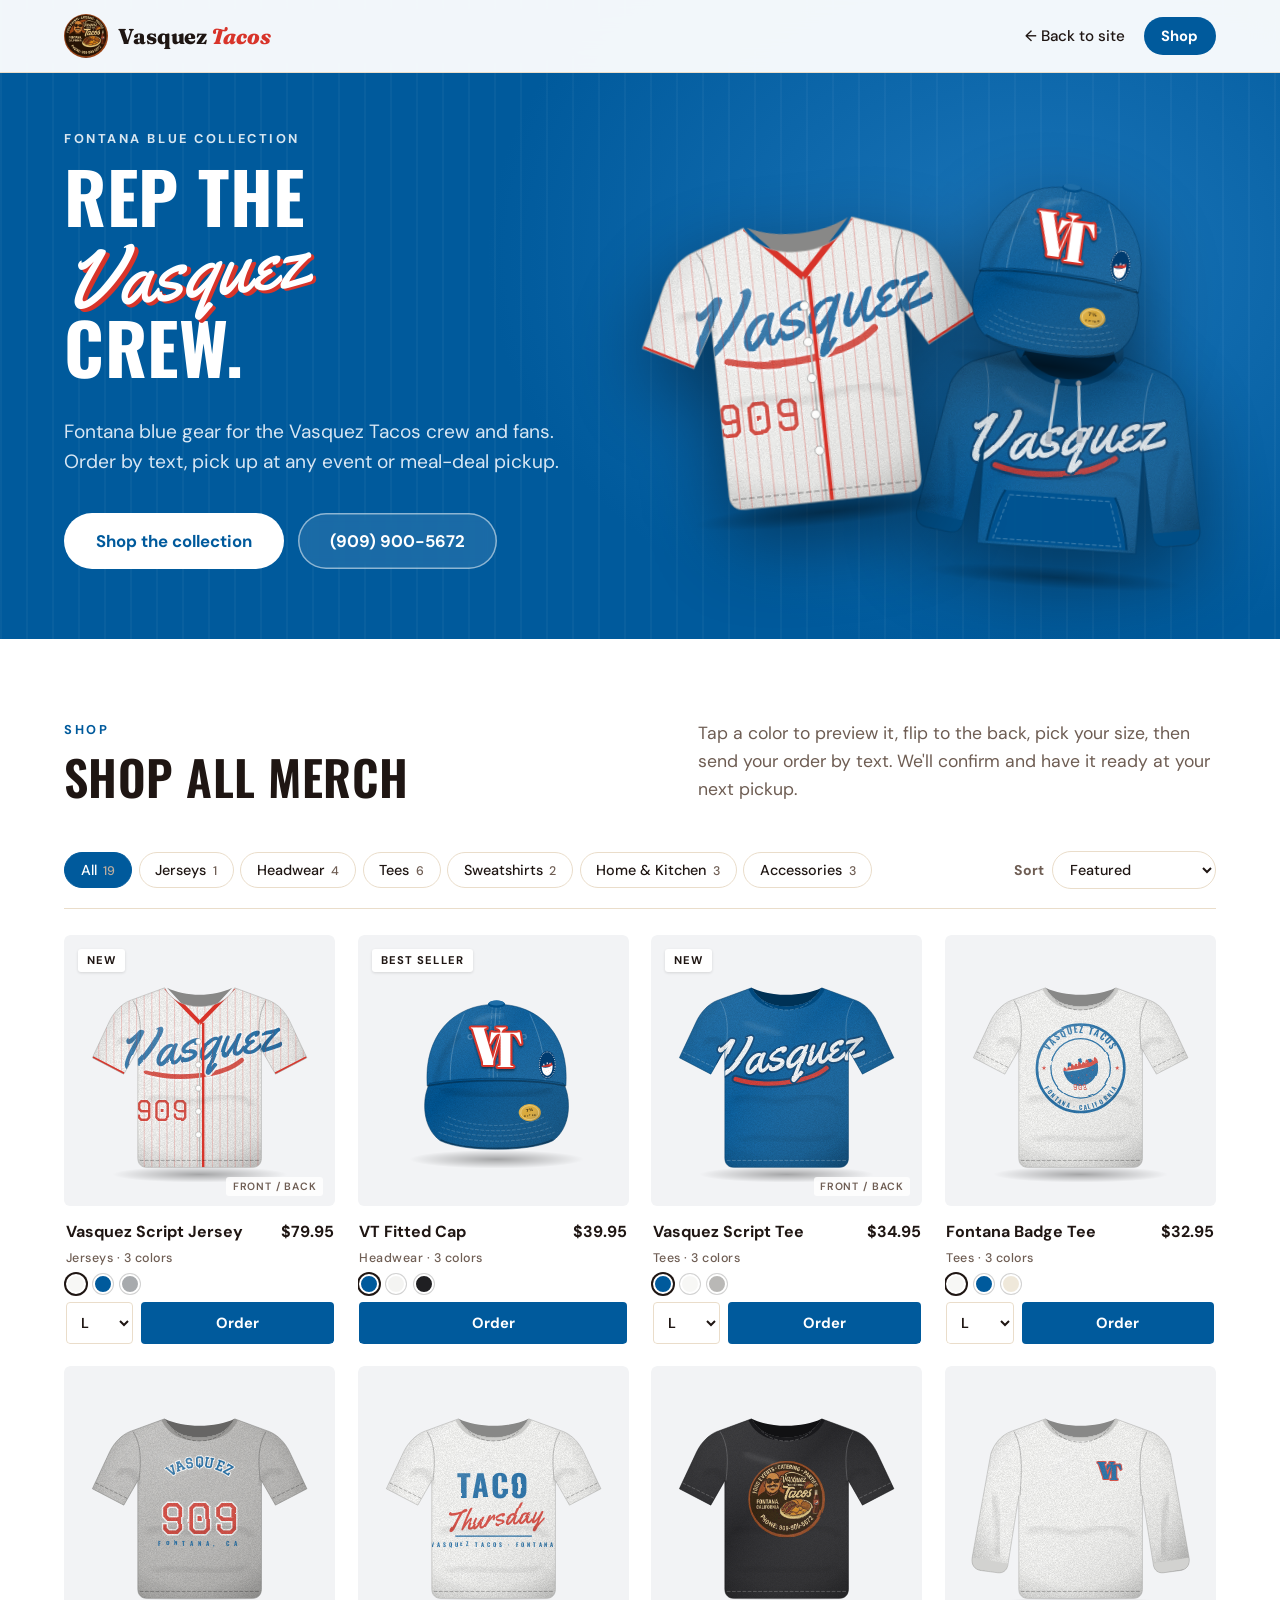
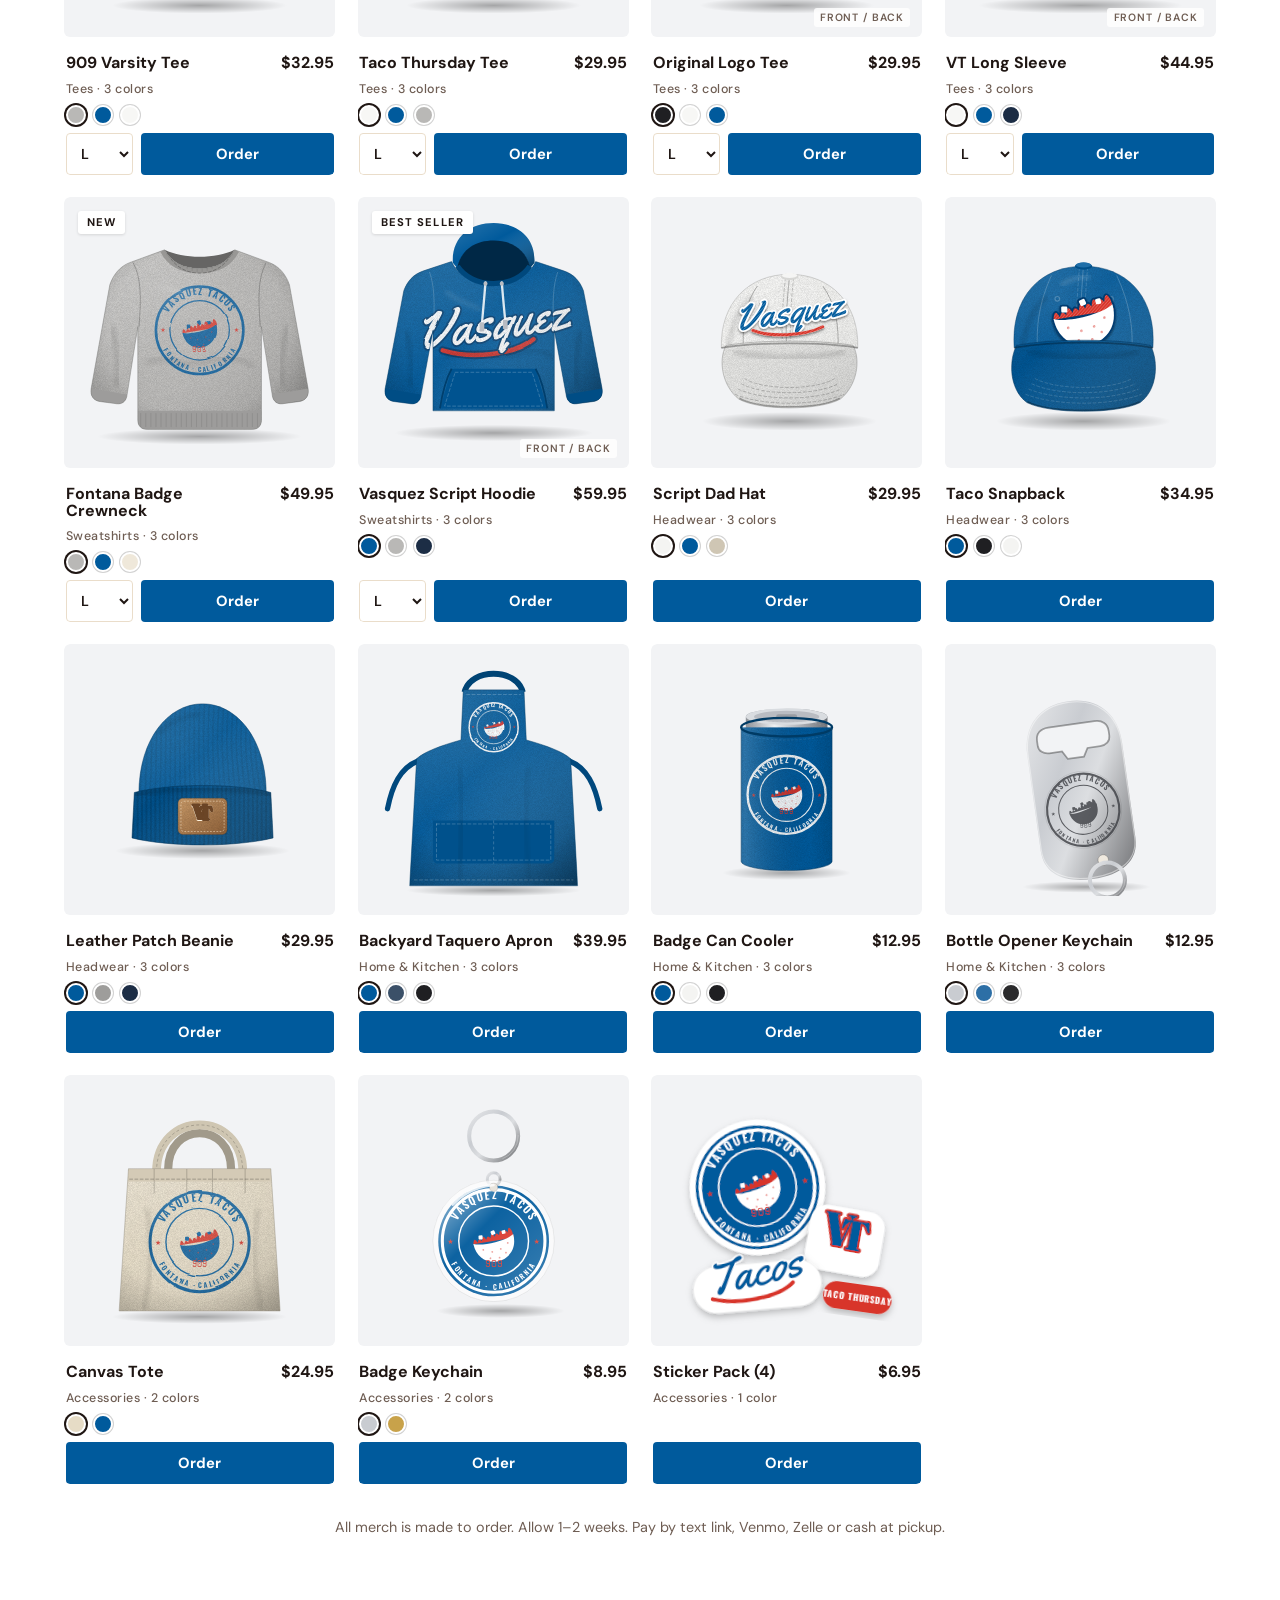
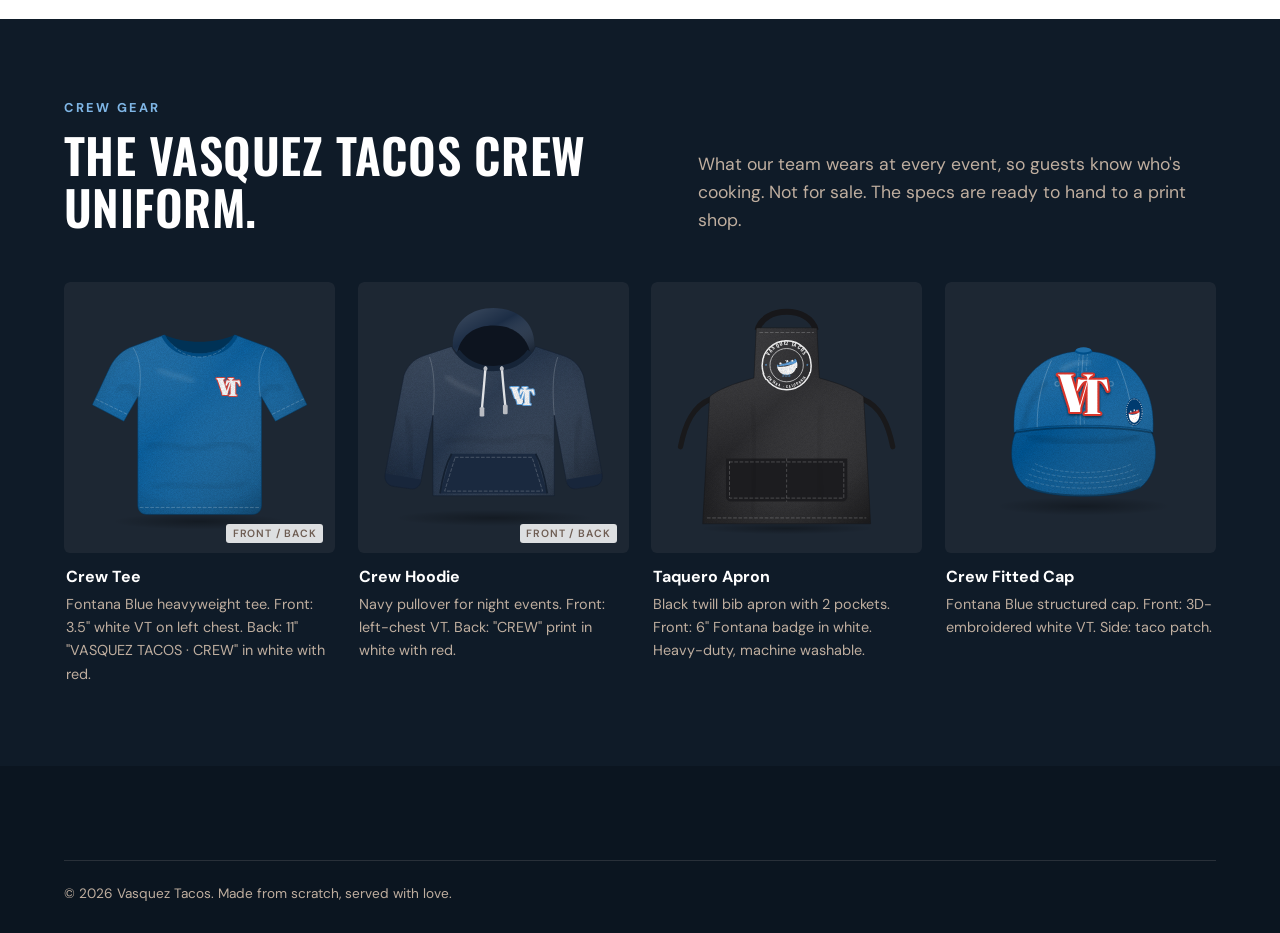
==== commit 6b5183cc: "Fontana blue merch collection and trimmed menu - Merch store in Dodger-style blue with original vect" ====
--- a/merch.html
+++ b/merch.html
@@ -4,15 +4,15 @@
   <meta charset="utf-8">
   <meta name="viewport" content="width=device-width, initial-scale=1">
   <title>Merch | Vasquez Tacos</title>
-  <meta name="description" content="Vasquez Tacos shirts, hoodies, hats, aprons and stickers. Rep the best tacos in Fontana.">
+  <meta name="description" content="Vasquez Tacos tees, hoodies, hats, aprons, keychains, bottle openers and stickers. Rep the best tacos in Fontana.">
   <meta name="theme-color" content="#1c1210">
   <link rel="icon" href="logo.jpg">
   <link rel="preconnect" href="https://fonts.googleapis.com">
   <link rel="preconnect" href="https://fonts.gstatic.com" crossorigin>
-  <link href="https://fonts.googleapis.com/css2?family=Fraunces:ital,opsz,wght@0,9..144,500;0,9..144,700;0,9..144,800;1,9..144,800&family=DM+Sans:wght@400;500;700&display=swap" rel="stylesheet">
+  <link href="https://fonts.googleapis.com/css2?family=Fraunces:ital,opsz,wght@0,9..144,500;0,9..144,700;0,9..144,800;1,9..144,700;1,9..144,800&family=DM+Sans:wght@400;500;700&family=Oswald:wght@500;600;700&family=Yellowtail&family=Graduate&display=swap" rel="stylesheet">
   <link rel="stylesheet" href="styles.css">
 </head>
-<body>
+<body class="merch-page">
 
   <header class="nav scrolled">
     <div class="wrap nav-inner">
@@ -22,24 +22,48 @@
       </a>
       <nav class="nav-links nav-links-simple">
         <a href="index.html">← Back to site</a>
-        <a href="index.html#quote" class="btn btn-small">Get a Quote</a>
+        <a href="#shop" class="btn btn-small">Shop</a>
       </nav>
     </div>
   </header>
 
   <main>
     <section class="merch-hero">
-      <div class="wrap">
-        <p class="kicker">Merch</p>
-        <h1>Rep the <em>best tacos</em> in town.</h1>
-        <p class="lead" data-merch-note></p>
-        <a data-phone class="btn btn-lg"></a>
+      <div class="wrap merch-hero-inner">
+        <div>
+          <p class="kicker">Fontana blue collection</p>
+          <h1>Rep the <span class="script-word">Vasquez</span> crew.</h1>
+          <p class="lead" data-merch-note></p>
+          <div class="hero-cta">
+            <a href="#shop" class="btn btn-lg">Shop the collection</a>
+            <a data-phone class="btn btn-lg btn-ghost"></a>
+          </div>
+        </div>
+        <div class="merch-lineup" aria-hidden="true"></div>
       </div>
     </section>
 
-    <section class="section">
+    <section class="section" id="shop">
       <div class="wrap">
+        <div class="split-head">
+          <div>
+            <p class="kicker">Shop</p>
+            <h2>Shop all merch</h2>
+          </div>
+          <p>Tap a color to preview it, flip to the back, pick your size, then send your order by text. We'll confirm and have it ready at your next pickup.</p>
+        </div>
+        <div class="shop-bar">
+          <div class="shop-tabs" role="tablist" aria-label="Categories"></div>
+          <label class="shop-sort-label">Sort
+            <select class="shop-sort">
+              <option value="featured">Featured</option>
+              <option value="low">Price: low to high</option>
+              <option value="high">Price: high to low</option>
+            </select>
+          </label>
+        </div>
         <div class="merch-grid"></div>
+        <p class="shop-note">All merch is made to order. Allow 1–2 weeks. Pay by text link, Venmo, Zelle or cash at pickup.</p>
       </div>
     </section>
 
@@ -50,7 +74,7 @@
             <p class="kicker">Crew gear</p>
             <h2>The Vasquez Tacos crew uniform.</h2>
           </div>
-          <p>What our team wears at every event, so guests know who's cooking. These aren't for sale. The specs are ready to hand to a print shop.</p>
+          <p>What our team wears at every event, so guests know who's cooking. Not for sale. The specs are ready to hand to a print shop.</p>
         </div>
         <div class="merch-grid crew-grid"></div>
       </div>
--- a/styles.css
+++ b/styles.css
@@ -21,6 +21,7 @@
 }
 
 * { box-sizing: border-box; }
+[hidden] { display: none !important; }
 html { scroll-behavior: smooth; scroll-padding-top: 76px; }
 body { margin: 0; font-family: var(--body); font-size: 17px; line-height: 1.6; color: var(--ink); background: var(--cream); -webkit-font-smoothing: antialiased; }
 img { max-width: 100%; display: block; }
@@ -91,7 +92,7 @@
   background:
     linear-gradient(90deg, rgba(20,12,10,.95) 0%, rgba(20,12,10,.82) 42%, rgba(20,12,10,.45) 100%),
     linear-gradient(0deg, rgba(20,12,10,.7), transparent 40%),
-    url("images/hero.jpg") center/cover no-repeat,
+    url("images/wedding-setup.jpg") center/cover no-repeat,
     var(--night);
 }
 /* Papel picado-style dotted texture */
@@ -113,7 +114,7 @@
 .badges:empty { display: none; }
 .badges li { font-size: .82rem; font-weight: 700; padding: .45em .9em; border-radius: 999px; background: rgba(255,255,255,.12); }
 .badges li::before { content: "✓ "; color: var(--yellow); }
-.hero-logo { justify-self: center; width: min(100%, 320px); height: auto; aspect-ratio: 1; object-fit: cover; border-radius: 50%; box-shadow: 0 0 0 10px rgba(246,189,47,.15), 0 30px 80px rgba(0,0,0,.6); animation: spin-in 1s ease-out both .3s; }
+.hero-logo { justify-self: end; align-self: end; width: min(100%, 230px); height: auto; aspect-ratio: 1; object-fit: cover; border-radius: 50%; box-shadow: 0 0 0 10px rgba(246,189,47,.15), 0 30px 80px rgba(0,0,0,.6); animation: spin-in 1s ease-out both .3s; }
 @keyframes spin-in { from { opacity: 0; transform: rotate(-20deg) scale(.8); } }
 
 /* Marquee */
@@ -140,7 +141,7 @@
 .event-card.c4 { --tint: 79, 138, 60; }
 .event-card.c5 { --tint: 58, 42, 37; }
 .event-card.c6 { --tint: 122, 29, 22; box-shadow: inset 0 0 0 1.5px rgba(246,189,47,.5); }
-.holiday { margin-top: 1.2rem; border-radius: var(--radius); padding: 2.2rem; background: linear-gradient(135deg, #7a1d16, #2a0c09); color: #f0d9c9; display: grid; grid-template-columns: 220px 1fr 1.4fr; gap: 1rem 2.4rem; align-items: start; }
+.holiday { margin-top: 1.2rem; border-radius: var(--radius); padding: 2.2rem; background: linear-gradient(135deg, #7a1d16, #2a0c09); color: #f0d9c9; display: grid; grid-template-columns: 1fr 1.4fr; gap: 1rem 2.4rem; align-items: start; }
 .holiday-img { width: 100%; aspect-ratio: 1; object-fit: cover; border-radius: 14px; box-shadow: 0 0 0 1.5px rgba(246,189,47,.4); }
 .holiday .kicker { color: var(--yellow); }
 .holiday h3 { color: #fff; font-size: 2rem; }
@@ -207,34 +208,102 @@
 .tag.Hot { background: var(--red); color: #fff; }
 .tag.Vegetarian { background: #dfeed6; color: var(--green); }
 
+/* Coming soon */
+.coming-soon { margin-top: 2.4rem; border: 1.5px dashed var(--line); border-radius: var(--radius); padding: 1.8rem; display: grid; grid-template-columns: 1fr 2fr; gap: 1.2rem 2.4rem; align-items: center; background: #fff; }
+.cs-head h3 { font-size: 1.6rem; margin: 0 0 .3rem; }
+.cs-head p:not(.kicker) { margin: 0; color: var(--muted); font-size: .95rem; }
+.cs-list { list-style: none; margin: 0; padding: 0; display: grid; grid-template-columns: repeat(auto-fill, minmax(190px, 1fr)); gap: .7rem; }
+.cs-list li { position: relative; background: var(--cream); border-radius: 12px; padding: .9rem 1rem; display: flex; flex-direction: column; gap: .15rem; }
+.cs-list b { font-family: var(--display); font-size: 1.05rem; }
+.cs-list small { color: var(--muted); font-size: .82rem; }
+.cs-tag { position: absolute; top: .7rem; right: .7rem; font: 700 .62rem var(--body); letter-spacing: .1em; text-transform: uppercase; background: var(--yellow); color: var(--night); padding: .25em .6em; border-radius: 999px; }
+@media (max-width: 860px) { .coming-soon { grid-template-columns: 1fr; padding: 1.4rem; } }
+
 /* Gallery — bento grid */
 .gallery { display: grid; grid-template-columns: repeat(4, 1fr); grid-auto-rows: 240px; gap: 1rem; }
 .gallery figure { margin: 0; border-radius: var(--radius); overflow: hidden; position: relative; background: var(--night); }
 .gallery figure.wide { grid-column: span 2; grid-row: span 2; }
+.gallery figure.long { grid-column: span 2; }
+.gallery { grid-auto-flow: dense; }
 .gallery img { width: 100%; height: 100%; object-fit: cover; transition: transform .6s; }
 .gallery figure:hover img { transform: scale(1.05); }
 .gallery figcaption { position: absolute; inset: auto 0 0; padding: 2.4rem 1rem .9rem; background: linear-gradient(transparent, rgba(0,0,0,.75)); color: #fff; font-weight: 500; font-size: .95rem; }
 
 /* Merch page */
-.merch-hero { background: radial-gradient(ellipse 60% 80% at 80% 30%, rgba(216,52,42,.45), transparent 70%), var(--night); color: #eadfd3; padding-block: 150px 80px; }
-.merch-hero h1 { color: #fff; font-size: clamp(2.4rem, 6vw, 4.4rem); font-weight: 800; max-width: 14ch; }
+.merch-hero { position: relative; overflow: hidden; background: radial-gradient(ellipse 55% 80% at 78% 45%, rgba(216,52,42,.4), transparent 70%), var(--night); color: #eadfd3; padding-block: 130px 70px; }
+.merch-hero-inner { display: grid; grid-template-columns: 1fr 1.1fr; gap: 2rem; align-items: center; }
+.merch-hero h1 { color: #fff; font-size: clamp(2.4rem, 5.6vw, 4.4rem); font-weight: 800; max-width: 12ch; }
 .merch-hero h1 em { color: var(--yellow); }
 .merch-hero .kicker { color: var(--yellow); }
-.merch-grid { display: grid; grid-template-columns: repeat(auto-fill, minmax(250px, 1fr)); gap: 1.2rem; }
-.merch-card { background: #fff; border: 1px solid var(--line); border-radius: var(--radius); overflow: hidden; display: flex; flex-direction: column; }
-.merch-stage { background: var(--cream-2); aspect-ratio: 1; display: grid; place-items: center; padding: 1rem; }
-.merch-stage.two { grid-template-columns: 1fr 1fr; gap: .2rem; padding: .6rem; }
-.merch-stage svg { width: 100%; height: auto; transition: transform .4s; }
-.merch-card:hover .merch-stage svg { transform: scale(1.04); }
-.merch-info { padding: 1.2rem 1.3rem 1.4rem; }
-.merch-info h3 { font-size: 1.2rem; margin-bottom: .2rem; }
-.merch-colors { margin: 0 0 .6rem; color: var(--muted); font-size: .9rem; }
-.merch-price { margin: 0; font: 800 1.5rem var(--display); }
+.merch-lineup { position: relative; height: 420px; }
+.lineup-item { position: absolute; filter: drop-shadow(0 30px 40px rgba(0,0,0,.45)); }
+.lineup-item svg { width: 100%; height: auto; display: block; }
+.lineup-item.l0 { width: 62%; left: 0; top: 30px; transform: rotate(-6deg); z-index: 2; }
+.lineup-item.l1 { width: 46%; right: 4%; top: -10px; transform: rotate(8deg); z-index: 3; }
+.lineup-item.l2 { width: 52%; right: 0; bottom: -40px; transform: rotate(4deg); z-index: 1; opacity: .95; }
+
+.merch-grid { display: grid; grid-template-columns: repeat(auto-fill, minmax(270px, 1fr)); gap: 1.4rem; }
+.shop-bar { display: flex; justify-content: space-between; align-items: center; gap: 1rem; flex-wrap: wrap; margin-bottom: 1.6rem; padding-bottom: 1.2rem; border-bottom: 1px solid var(--line); }
+.shop-tabs { display: flex; gap: .4rem; flex-wrap: wrap; }
+.shop-tabs button { border: 1px solid var(--line); background: #fff; color: var(--ink); font: 500 .9rem var(--body); padding: .55em 1.1em; border-radius: 999px; cursor: pointer; transition: background .2s, color .2s; }
+.shop-tabs button span { color: var(--muted); font-size: .78rem; margin-left: .2em; }
+.shop-tabs button:hover { border-color: var(--ink); }
+.shop-tabs button[aria-selected="true"] { background: var(--ink); color: #fff; border-color: var(--ink); }
+.shop-tabs button[aria-selected="true"] span { color: #bfae9f; }
+.shop-sort-label { display: flex; align-items: center; gap: .5rem; font-size: .88rem; font-weight: 700; color: var(--muted); }
+.shop-sort { font: 500 .9rem var(--body); padding: .55em .9em; border: 1px solid var(--line); border-radius: 999px; background: #fff; color: var(--ink); }
+.shop-note { margin: 2rem 0 0; text-align: center; font-size: .9rem; color: var(--muted); }
+.merch-cat { margin: 0 0 -.45rem; font: 700 .7rem var(--body); letter-spacing: .12em; text-transform: uppercase; color: var(--red); }
+.merch-card { display: flex; flex-direction: column; background: #fff; border: 1px solid var(--line); border-radius: var(--radius); overflow: hidden; transition: box-shadow .3s, transform .3s; }
+.merch-card:hover { box-shadow: 0 20px 44px rgba(31,22,19,.12); transform: translateY(-3px); }
+.merch-stage { position: relative; aspect-ratio: 1; display: grid; place-items: center; padding: 8%;
+  background: radial-gradient(circle at 50% 38%, #fbf8f3 0%, #efe7db 58%, #e2d6c4 100%); }
+.merch-art { width: 100%; }
+.merch-art svg { width: 100%; height: auto; display: block; transition: transform .5s; }
+.merch-card:hover .merch-art svg { transform: scale(1.04) rotate(-1deg); }
+.merch-badge { position: absolute; top: 14px; left: 14px; z-index: 2; background: var(--ink); color: #fff; font: 700 .7rem var(--body); letter-spacing: .1em; text-transform: uppercase; padding: .4em .8em; border-radius: 999px; }
+.side-toggle { position: absolute; top: 12px; right: 12px; z-index: 2; display: flex; background: rgba(255,255,255,.85); backdrop-filter: blur(6px); border-radius: 999px; padding: 3px; box-shadow: 0 2px 8px rgba(0,0,0,.08); }
+.side-toggle button { border: 0; background: none; font: 700 .72rem var(--body); padding: .45em .8em; border-radius: 999px; cursor: pointer; color: var(--muted); }
+.side-toggle button[aria-pressed="true"] { background: var(--ink); color: #fff; }
+.merch-info { padding: 1.1rem 1.2rem 1.3rem; display: flex; flex-direction: column; gap: .75rem; flex: 1; }
+.merch-title { display: flex; justify-content: space-between; align-items: baseline; gap: .8rem; }
+.merch-info h3 { font-size: 1.12rem; margin: 0; }
+.merch-price { margin: 0; font: 800 1.25rem var(--display); white-space: nowrap; }
+.swatches { display: flex; align-items: center; gap: .45rem; }
+.swatch { width: 26px; height: 26px; border-radius: 50%; border: 2px solid #fff; background: var(--sw); box-shadow: 0 0 0 1px rgba(0,0,0,.18); cursor: pointer; padding: 0; transition: box-shadow .2s; }
+.swatch[aria-pressed="true"] { box-shadow: 0 0 0 2px var(--ink); }
+.swatch-name { font-size: .85rem; color: var(--muted); margin: 0 0 0 .3rem; }
+.swatch-name.solo { margin: 0; }
+.merch-buy { display: flex; gap: .5rem; margin-top: auto; }
+.merch-buy .size { font: 600 .9rem var(--body); padding: .55em .7em; border: 1.5px solid var(--line); border-radius: 999px; background: var(--cream); color: var(--ink); min-height: 42px; }
+.merch-buy .order { flex: 1; min-height: 42px; }
 .merch-spec { margin: 0; color: var(--muted); font-size: .9rem; }
 .dark .merch-card { background: var(--night-2); border-color: var(--night-line); }
-.dark .merch-stage { background: #3a2823; }
-.dark .merch-spec { color: #bfae9f; }
-.nav-links.nav-links-simple { display: flex; position: static; flex-direction: row; align-items: center; gap: 1.2rem; background: none; padding: 0; box-shadow: none; }
+.dark .merch-stage { background: radial-gradient(circle at 50% 38%, #4a3831 0%, #33241f 60%, #261a16 100%); }
+.dark .merch-info h3 { color: #fff; }
+.dark .merch-spec, .dark .swatch-name { color: #bfae9f; }
+@media (max-width: 860px) {
+  .merch-hero-inner { grid-template-columns: 1fr; }
+  .merch-lineup { height: 300px; max-width: 460px; }
+}
+@media (max-width: 560px) {
+  .merch-hero { padding-block: 100px 40px; }
+  .merch-lineup { height: 240px; }
+  .merch-grid { grid-template-columns: 1fr 1fr; gap: .8rem; }
+  .merch-info { padding: .8rem .8rem 1rem; gap: .55rem; }
+  .merch-info h3 { font-size: .95rem; }
+  .merch-title { flex-direction: column; gap: .15rem; }
+  .merch-price { font-size: 1.05rem; }
+  .swatch { width: 22px; height: 22px; }
+  .swatch-name { display: none; }
+  .merch-buy { flex-direction: column; }
+  .merch-buy .order { font-size: .82rem; }
+  .side-toggle button { padding: .4em .6em; font-size: .66rem; }
+  .crew-grid { grid-template-columns: 1fr; }
+  .shop-tabs { flex-wrap: nowrap; overflow-x: auto; margin-inline: -16px; padding: 0 16px 4px; scrollbar-width: none; width: calc(100% + 32px); }
+  .shop-tabs::-webkit-scrollbar { display: none; }
+  .shop-tabs button { flex-shrink: 0; min-height: 42px; }
+}.nav-links.nav-links-simple { display: flex; position: static; flex-direction: row; align-items: center; gap: 1.2rem; background: none; padding: 0; box-shadow: none; }
 .nav-links.nav-links-simple a:not(.btn) { border: 0; padding: 0; }
 .nav-links.nav-links-simple .btn { margin: 0; }
 .merch-teaser { display: flex; align-items: center; justify-content: space-between; gap: 2rem; flex-wrap: wrap; background: var(--night); color: #eadfd3; border-radius: var(--radius); padding: 2rem 2.2rem; margin-top: 3rem; }
@@ -253,6 +322,16 @@
 .clip-frame { position: relative; aspect-ratio: 16 / 9; }
 .clip-frame.tall { aspect-ratio: 9 / 16; max-height: 620px; margin-inline: auto; }
 .clip-frame iframe { position: absolute; inset: 0; width: 100%; height: 100%; border: 0; }
+
+/* Gallery videos + lightbox */
+.gallery figure { cursor: zoom-in; }
+.gallery figure.is-video { cursor: default; }
+.gallery video { width: 100%; height: 100%; object-fit: cover; background: #000; display: block; }
+.gallery figure.is-video figcaption { pointer-events: none; padding-top: 1rem; bottom: auto; top: 0; background: linear-gradient(rgba(0,0,0,.6), transparent); }
+.lightbox { border: 0; padding: 0; background: transparent; max-width: min(94vw, 1200px); max-height: 92vh; overflow: visible; }
+.lightbox::backdrop { background: rgba(15, 9, 7, .9); }
+.lightbox img { max-width: 100%; max-height: 88vh; border-radius: 12px; display: block; margin: auto; }
+.lightbox-close { position: absolute; top: -44px; right: 0; background: none; border: 0; color: #fff; font-size: 2.2rem; line-height: 1; cursor: pointer; }
 
 /* Calendar */
 .avail-grid { display: grid; grid-template-columns: 1fr 1.2fr; gap: 4rem; align-items: center; }
@@ -360,7 +439,7 @@
 .faq-list details p { margin: 0; padding: 0 1.4rem 1.3rem; color: var(--muted); }
 
 /* CTA band */
-.cta-band { background: linear-gradient(rgba(20,12,10,.78), rgba(20,12,10,.88)), url("images/trompo.jpg") center 30%/cover no-repeat, var(--night); color: #fff; text-align: center; padding-block: 96px; }
+.cta-band { background: linear-gradient(rgba(20,12,10,.78), rgba(20,12,10,.88)), url("images/salsa-prep.jpg") center/cover no-repeat, var(--night); color: #fff; text-align: center; padding-block: 96px; }
 .cta-band h2 { color: #fff; max-width: 18ch; margin: 0 auto 1.8rem; }
 .cta-band .hero-cta { justify-content: center; }
 
@@ -435,7 +514,7 @@
   .holiday-img { aspect-ratio: 16 / 9; }
   .hero { background:
     linear-gradient(rgba(20,12,10,.72), rgba(20,12,10,.92)),
-    url("images/hero.jpg") center/cover no-repeat, var(--night); }
+    url("images/wedding-setup.jpg") center/cover no-repeat, var(--night); }
 }
 /* Booking helpers */
 .contact-actions { display: flex; gap: .5rem; margin: .2rem 0 1rem; }
@@ -508,4 +587,55 @@
   .cta-band { padding-block: 72px; }
   .cta-band .hero-cta .btn { width: 100%; }
   .faq-list summary { padding: 1.1rem 1.1rem; }
-}+}
+/* ===== Merch page: Fontana blue retail theme ===== */
+.merch-page { --mblue: #005a9c; --mnavy: #003b6f; --mred: #d8342a; background: #fff; }
+.merch-page .nav.scrolled { background: rgba(255,255,255,.95); }
+.merch-page .nav .btn, .merch-page .btn:not(.btn-ghost):not(.btn-outline) { background: var(--mblue); }
+.merch-page .btn:not(.btn-ghost):not(.btn-outline):hover { background: var(--mnavy); box-shadow: 0 10px 24px rgba(0,90,156,.3); }
+.merch-page .logo-text em { color: var(--mblue); }
+.merch-page .kicker { color: var(--mblue); letter-spacing: .2em; }
+.merch-page h2 { font-family: Oswald, var(--body); font-weight: 600; text-transform: uppercase; letter-spacing: .01em; }
+.merch-page .section { padding-block: 80px; }
+.merch-hero { background:
+    repeating-linear-gradient(90deg, rgba(255,255,255,.035) 0 2px, transparent 2px 26px),
+    radial-gradient(ellipse 60% 90% at 80% 40%, #1a74b8, transparent 70%),
+    var(--mblue); color: #e6f0f8; }
+.merch-hero .kicker { color: #fff; opacity: .85; }
+.merch-hero h1 { font-family: Oswald, var(--body); font-weight: 700; text-transform: uppercase; letter-spacing: .01em; line-height: 1; max-width: 11ch; }
+.merch-hero .script-word { font-family: Yellowtail, cursive; text-transform: none; font-weight: 400; color: #fff; display: inline-block; transform: rotate(-6deg); font-size: 1.15em; text-shadow: 3px 3px 0 var(--mred); padding-right: .08em; }
+.merch-hero .lead { color: #d7e6f3; }
+.merch-hero .btn:not(.btn-ghost) { background: #fff !important; color: var(--mblue); }
+.merch-hero .btn:not(.btn-ghost):hover { background: #eaf2f9 !important; }
+.merch-page .shop-tabs button[aria-selected="true"] { background: var(--mblue); border-color: var(--mblue); }
+.merch-page .merch-card { border: 0; border-radius: 6px; background: transparent; }
+.merch-page .merch-card:hover { box-shadow: none; transform: none; }
+.merch-page .merch-stage { border-radius: 6px; background: #f2f3f5; padding: 7%; }
+.merch-page .merch-info { padding: .9rem .1rem 0; gap: .5rem; }
+.merch-page .merch-info h3 { font-family: var(--body); font-weight: 700; font-size: 1rem; letter-spacing: 0; }
+.merch-page .merch-price { font-family: var(--body); font-weight: 700; font-size: 1rem; }
+.merch-page .merch-cat { color: var(--muted); font-weight: 500; letter-spacing: .04em; text-transform: none; font-size: .78rem; margin: 0; order: 2; }
+.merch-page .merch-title { order: 1; }
+.merch-page .swatches { order: 3; }
+.merch-page .merch-buy { order: 4; }
+.merch-page .merch-spec { order: 3; }
+.merch-page .swatch { width: 20px; height: 20px; }
+.merch-page .swatch-name { display: none; }
+.merch-page .merch-badge { background: #fff; color: var(--ink); border-radius: 3px; box-shadow: 0 1px 3px rgba(0,0,0,.12); }
+.merch-page .merch-buy .size { border-radius: 4px; background: #fff; }
+.merch-page .merch-buy .order { border-radius: 4px; }
+.merch-art.has-back { position: relative; cursor: pointer; }
+.merch-art.has-back .art-back { position: absolute; inset: 0; opacity: 0; transition: opacity .35s; }
+.merch-art.has-back .art-front { transition: opacity .35s; }
+.merch-art.has-back.flipped .art-back { opacity: 1; }
+.merch-art.has-back.flipped .art-front { opacity: 0; }
+@media (hover: hover) {
+  .merch-card:hover .merch-art.has-back .art-back { opacity: 1; }
+  .merch-card:hover .merch-art.has-back .art-front { opacity: 0; }
+}
+.flip-hint { position: absolute; bottom: 10px; right: 12px; font: 600 .66rem var(--body); letter-spacing: .08em; text-transform: uppercase; color: var(--muted); background: rgba(255,255,255,.85); padding: .3em .6em; border-radius: 3px; }
+.merch-page .dark .merch-card { background: transparent; }
+.merch-page .dark .merch-stage { background: #1d2733; }
+.merch-page #crew { background: #0f1b28; }
+.merch-page #crew .kicker { color: #7fb6e6; }
+.merch-page .footer { background: #0b1520; }
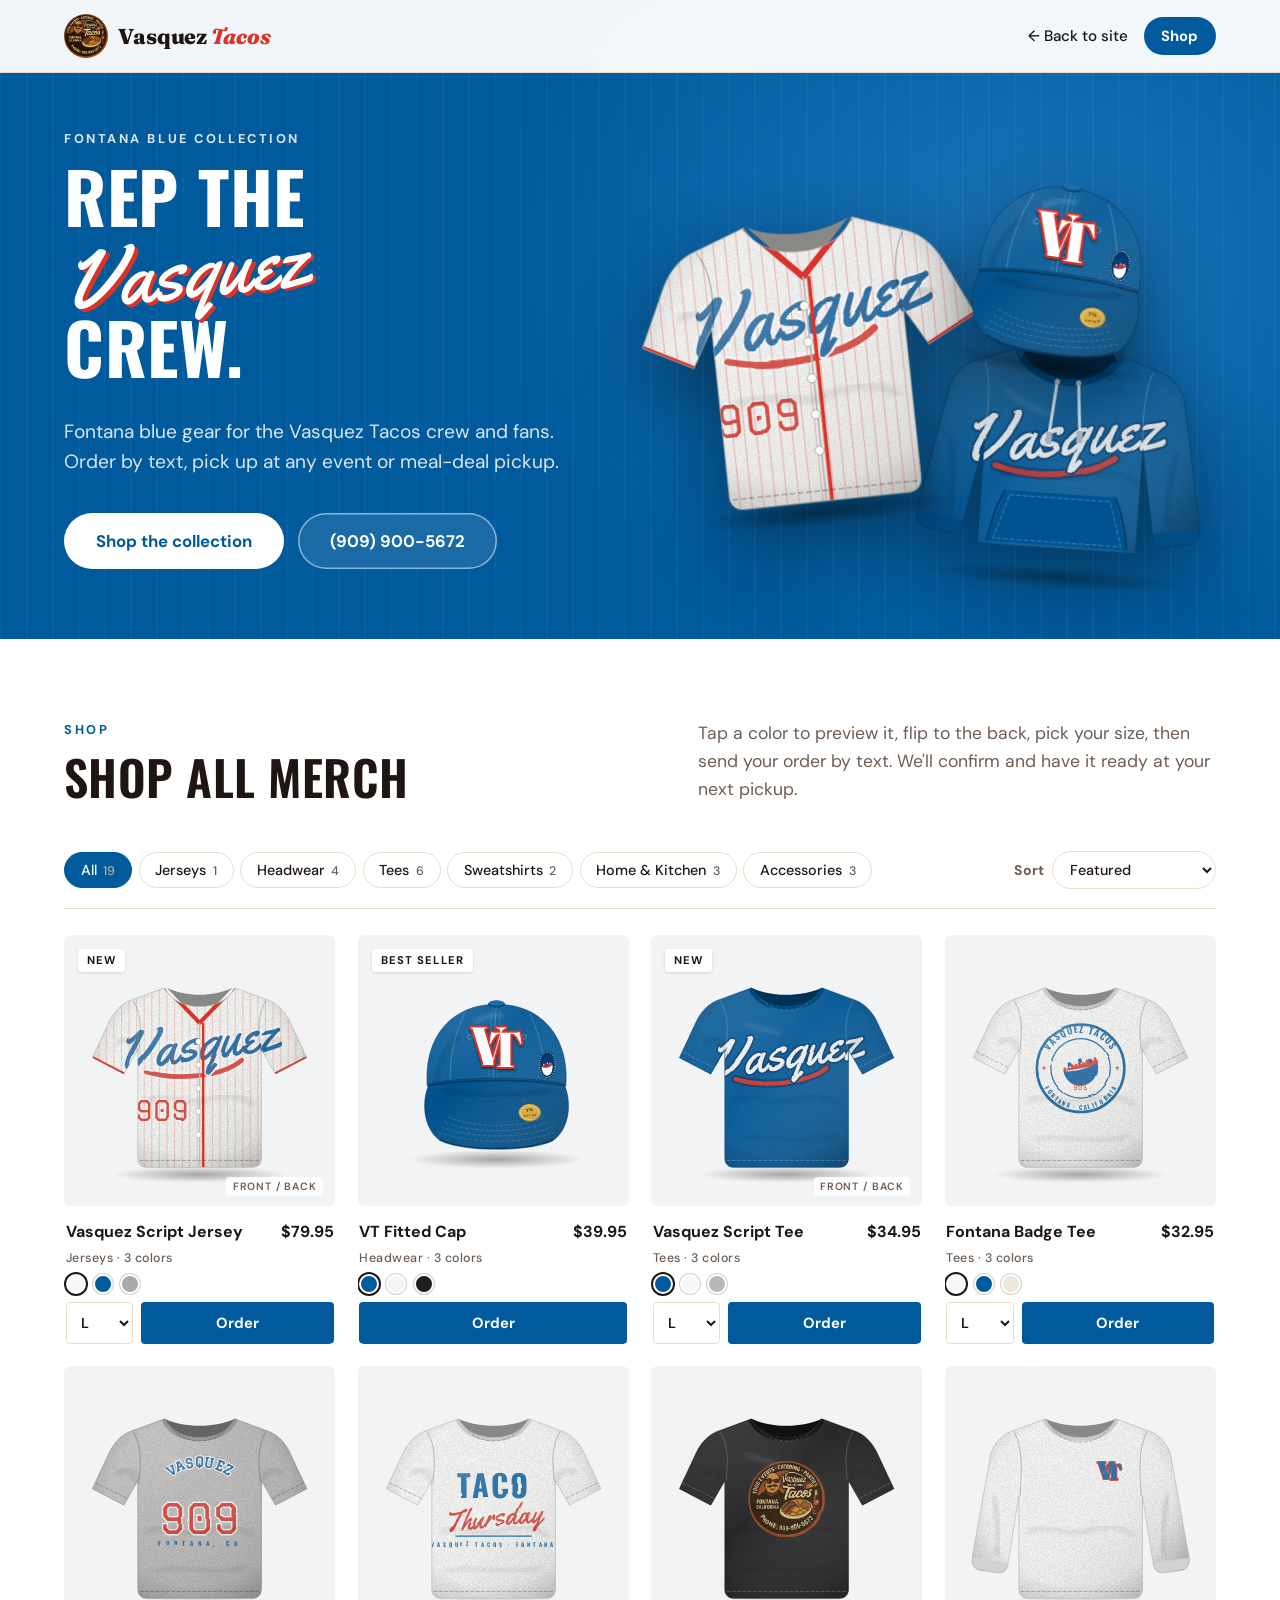
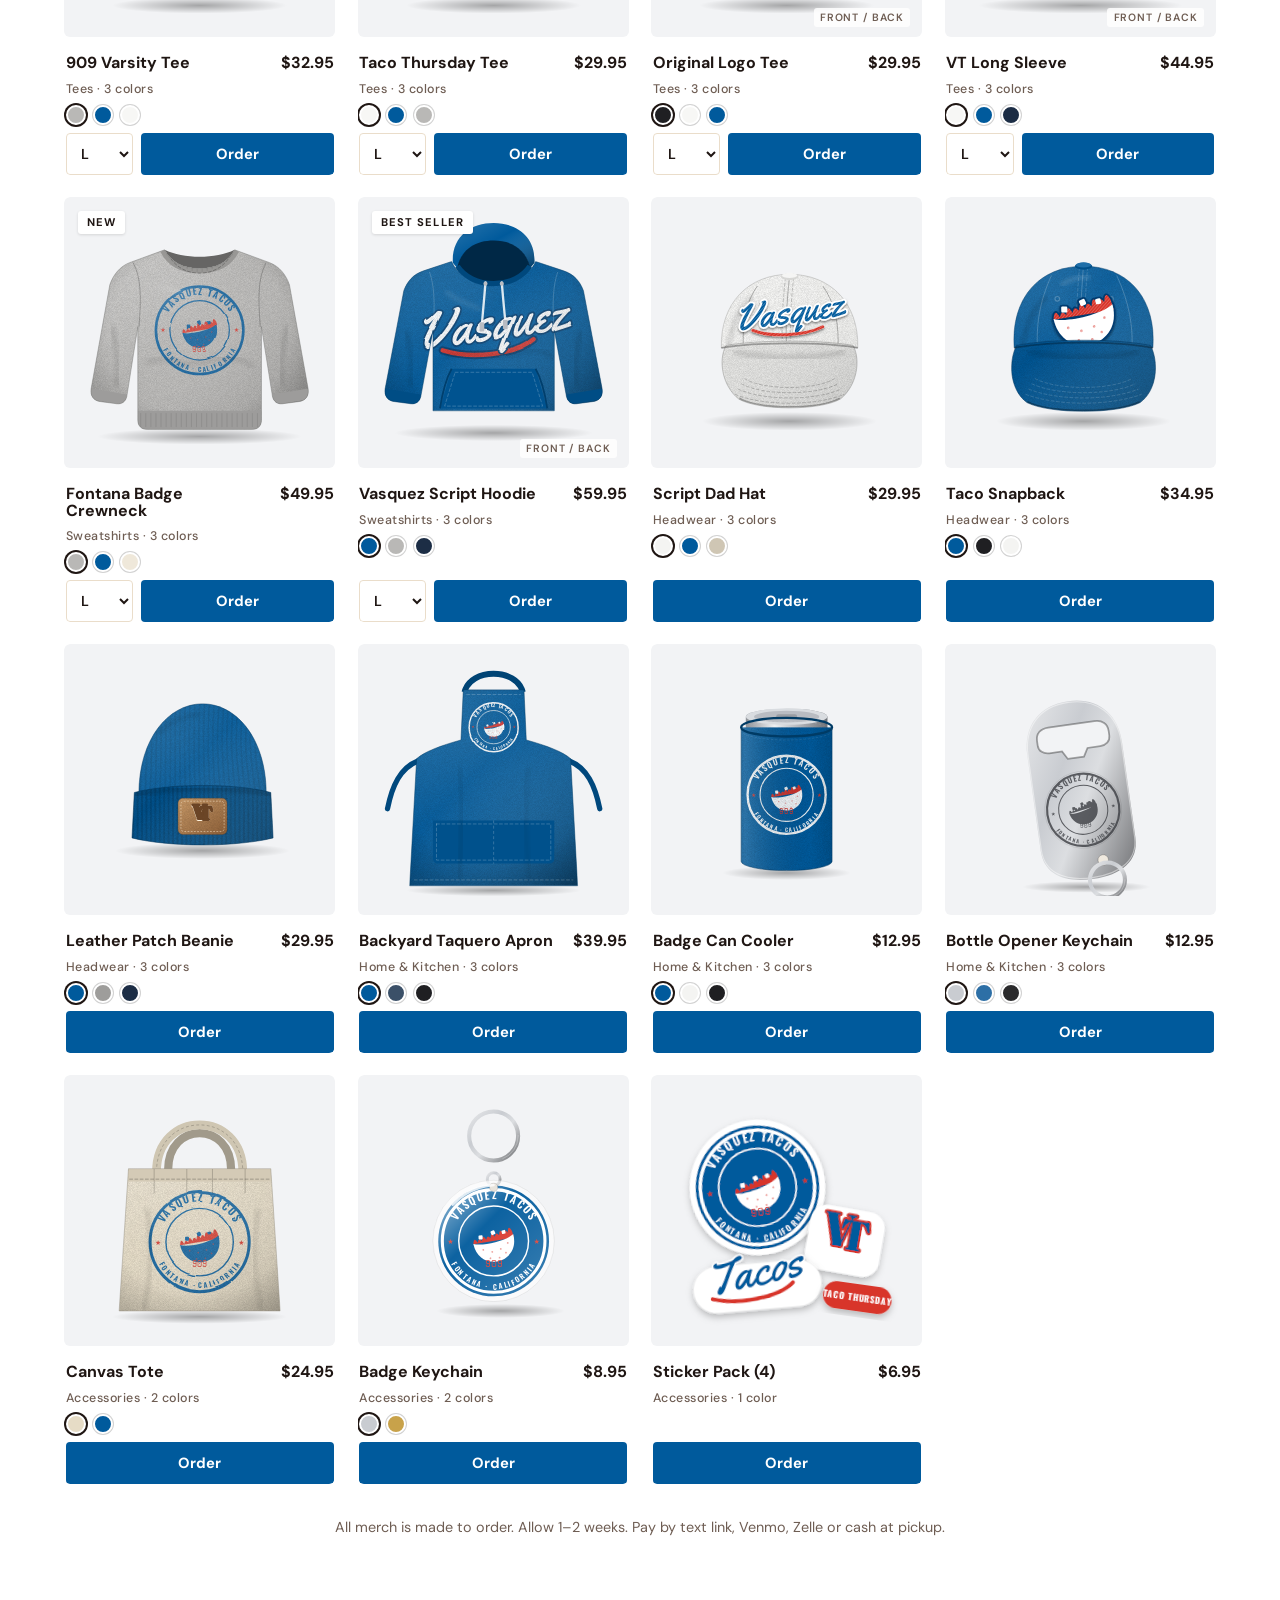
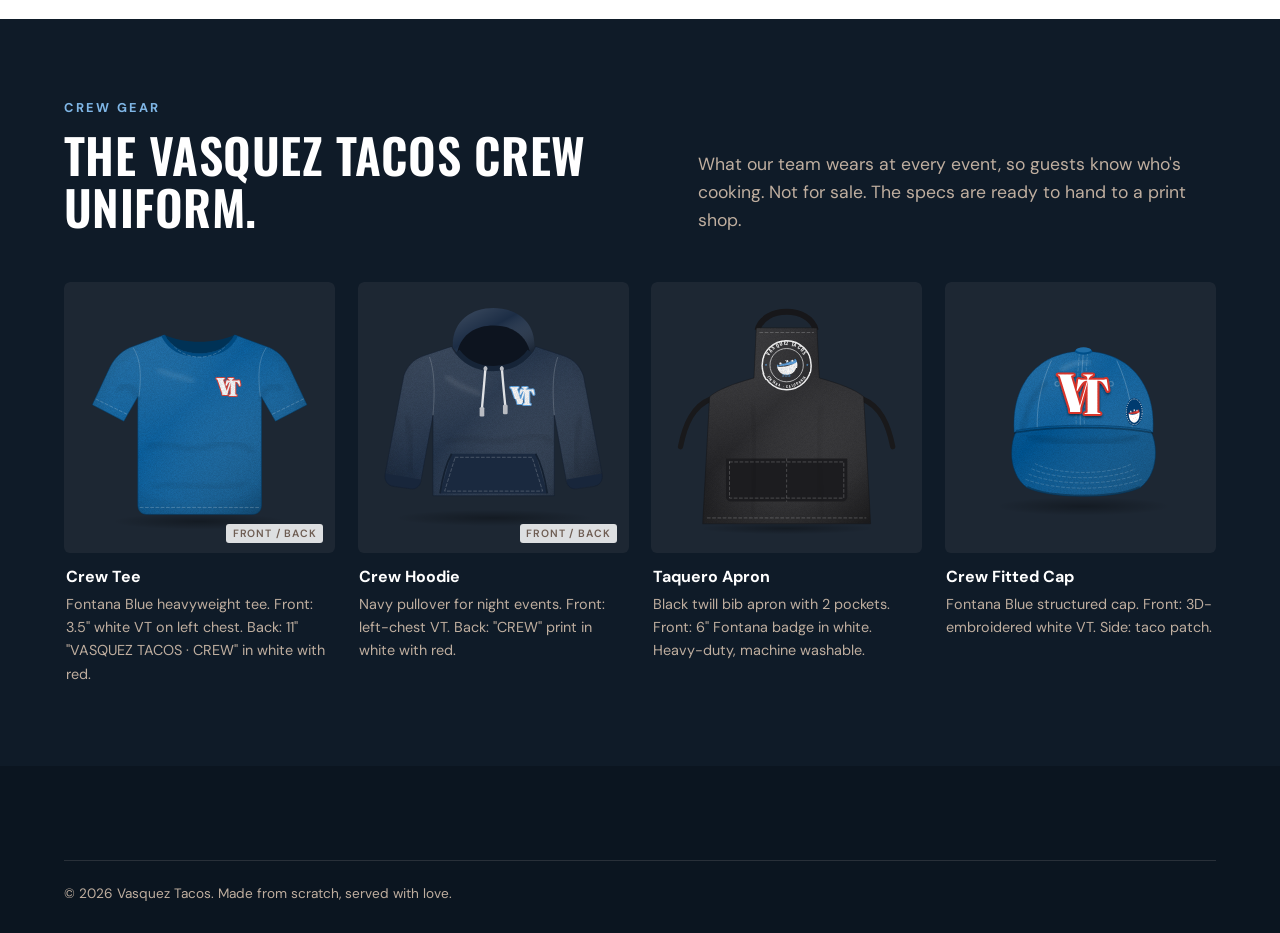
==== commit 4de85ea6: "Get site ready for customers - Clear sample booked/limited dates so all real dates show open - Add l" ====
--- a/merch.html
+++ b/merch.html
@@ -6,6 +6,11 @@
   <title>Merch | Vasquez Tacos</title>
   <meta name="description" content="Vasquez Tacos tees, hoodies, hats, aprons, keychains, bottle openers and stickers. Rep the best tacos in Fontana.">
   <meta name="theme-color" content="#1c1210">
+  <meta property="og:type" content="website">
+  <meta property="og:title" content="Vasquez Tacos Merch | Fontana Blue Collection">
+  <meta property="og:description" content="Jerseys, fitted caps, tees, hoodies and more from Vasquez Tacos in Fontana, CA.">
+  <meta property="og:url" content="https://mariobejarano14mb-creator.github.io/VasquezTacos/merch.html">
+  <meta property="og:image" content="https://mariobejarano14mb-creator.github.io/VasquezTacos/images/wedding-setup.jpg">
   <link rel="icon" href="logo.jpg">
   <link rel="preconnect" href="https://fonts.googleapis.com">
   <link rel="preconnect" href="https://fonts.gstatic.com" crossorigin>
--- a/styles.css
+++ b/styles.css
@@ -114,6 +114,12 @@
 .badges:empty { display: none; }
 .badges li { font-size: .82rem; font-weight: 700; padding: .45em .9em; border-radius: 999px; background: rgba(255,255,255,.12); }
 .badges li::before { content: "✓ "; color: var(--yellow); }
+.hero-media { position: relative; justify-self: end; width: min(100%, 330px); aspect-ratio: 9 / 14; border-radius: 24px; box-shadow: 0 0 0 6px rgba(255,255,255,.08), 0 40px 80px rgba(0,0,0,.6); transform: rotate(2.5deg); }
+.hero-video { width: 100%; height: 100%; object-fit: cover; border-radius: 24px; display: block; background: #000; }
+.hero-live { position: absolute; top: 16px; left: 16px; display: inline-flex; align-items: center; gap: .45em; font: 700 .7rem var(--body); letter-spacing: .12em; text-transform: uppercase; color: #fff; background: rgba(0,0,0,.55); backdrop-filter: blur(6px); padding: .5em .8em; border-radius: 999px; }
+.hero-live i { width: 8px; height: 8px; border-radius: 50%; background: #ff3b30; box-shadow: 0 0 0 0 rgba(255,59,48,.6); animation: live-dot 1.6s infinite; }
+@keyframes live-dot { 70% { box-shadow: 0 0 0 8px rgba(255,59,48,0); } 100% { box-shadow: 0 0 0 0 rgba(255,59,48,0); } }
+.hero-media .hero-logo { position: absolute; left: -48px; bottom: -36px; width: 124px; transform: rotate(-2.5deg); }
 .hero-logo { justify-self: end; align-self: end; width: min(100%, 230px); height: auto; aspect-ratio: 1; object-fit: cover; border-radius: 50%; box-shadow: 0 0 0 10px rgba(246,189,47,.15), 0 30px 80px rgba(0,0,0,.6); animation: spin-in 1s ease-out both .3s; }
 @keyframes spin-in { from { opacity: 0; transform: rotate(-20deg) scale(.8); } }
 
@@ -224,6 +230,7 @@
 .gallery figure { margin: 0; border-radius: var(--radius); overflow: hidden; position: relative; background: var(--night); }
 .gallery figure.wide { grid-column: span 2; grid-row: span 2; }
 .gallery figure.long { grid-column: span 2; }
+.gallery-more-wrap { text-align: center; margin-top: 2rem; }
 .gallery { grid-auto-flow: dense; }
 .gallery img { width: 100%; height: 100%; object-fit: cover; transition: transform .6s; }
 .gallery figure:hover img { transform: scale(1.05); }
@@ -309,6 +316,17 @@
 .merch-teaser { display: flex; align-items: center; justify-content: space-between; gap: 2rem; flex-wrap: wrap; background: var(--night); color: #eadfd3; border-radius: var(--radius); padding: 2rem 2.2rem; margin-top: 3rem; }
 .merch-teaser h3 { color: #fff; font-size: 1.7rem; margin: 0 0 .2rem; }
 .merch-teaser p { margin: 0; color: #bfae9f; }
+
+/* Flat-top videos */
+.flat-top-videos { display: grid; grid-template-columns: repeat(3, 1fr); gap: 1.2rem; }
+.ft-clip { position: relative; border-radius: var(--radius); overflow: hidden; aspect-ratio: 9 / 14; background: #000; box-shadow: 0 20px 40px rgba(0,0,0,.35); }
+.ft-clip video { width: 100%; height: 100%; object-fit: cover; display: block; }
+.ft-clip::after { content: "LIVE ON THE FLAT-TOP"; position: absolute; left: 12px; bottom: 12px; font: 700 .68rem var(--body); letter-spacing: .12em; color: #fff; background: rgba(216,52,42,.9); padding: .4em .7em; border-radius: 4px; }
+@media (max-width: 760px) {
+  .flat-top-videos { grid-template-columns: repeat(3, 72%); overflow-x: auto; scroll-snap-type: x mandatory; margin-inline: -16px; padding: 0 16px 6px; scrollbar-width: none; }
+  .flat-top-videos::-webkit-scrollbar { display: none; }
+  .ft-clip { scroll-snap-align: center; }
+}
 
 /* Social clips */
 .follow { display: flex; flex-wrap: wrap; gap: .6rem; justify-content: flex-end; }
@@ -638,4 +656,131 @@
 .merch-page .dark .merch-stage { background: #1d2733; }
 .merch-page #crew { background: #0f1b28; }
 .merch-page #crew .kicker { color: #7fb6e6; }
-.merch-page .footer { background: #0b1520; }+.merch-page .footer { background: #0b1520; }
+@media (max-width: 860px) {
+  .hero-media { justify-self: center; width: min(78%, 300px); aspect-ratio: 4 / 5; margin: .5rem 0 2rem; transform: none; order: 2; }
+  .hero-media .hero-logo { width: 88px; left: -22px; bottom: -22px; transform: none; box-shadow: 0 10px 24px rgba(0,0,0,.5); }
+  .hero .hero-logo { order: 0; }
+}
+@media (prefers-reduced-motion: reduce) { .hero-live i { animation: none; } }
+/* ===== Interactive: sound buttons, story viewer, gallery video, planner ===== */
+.sound-btn { position: absolute; right: 12px; bottom: 12px; z-index: 3; display: inline-flex; align-items: center; gap: .4em;
+  font: 700 .74rem var(--body); color: #fff; background: rgba(0,0,0,.6); backdrop-filter: blur(6px);
+  border: 1px solid rgba(255,255,255,.25); border-radius: 999px; padding: .55em .9em; cursor: pointer; transition: background .2s; }
+.sound-btn:hover { background: rgba(216,52,42,.9); }
+.hero-media .sound-btn { bottom: 16px; right: 16px; }
+.ft-clip .sound-btn { bottom: auto; top: 12px; }
+.ft-expand { position: absolute; right: 14px; bottom: 12px; color: #fff; font-size: 1.1rem; opacity: .8; pointer-events: none; text-shadow: 0 1px 4px rgba(0,0,0,.6); }
+.ft-clip, .hero-media { cursor: pointer; }
+.ft-clip video { transition: transform .5s; }
+.ft-clip:hover video { transform: scale(1.03); }
+
+.gallery figure.is-video { cursor: pointer; }
+.gallery figure.is-video video { width: 100%; height: 100%; object-fit: cover; display: block; }
+.play-badge { position: absolute; top: 50%; left: 50%; width: 58px; height: 58px; margin: -29px 0 0 -29px; display: grid; place-items: center;
+  border-radius: 50%; background: rgba(255,255,255,.9); color: var(--red); font-size: 1.2rem; padding-left: 4px; box-shadow: 0 8px 24px rgba(0,0,0,.35);
+  transition: transform .25s, opacity .25s; pointer-events: none; }
+.gallery figure.is-video:hover .play-badge { transform: scale(1.12); opacity: .85; }
+.gallery figure.is-video figcaption { top: auto; bottom: 0; background: linear-gradient(transparent, rgba(0,0,0,.75)); padding-top: 2.4rem; }
+
+.stories { border: 0; padding: 0; background: transparent; max-width: 100vw; max-height: 100vh; width: 100vw; height: 100vh; margin: 0; overflow: hidden; }
+.stories::backdrop { background: rgba(8, 5, 4, .94); }
+.stories[open] { display: grid; place-items: center; }
+.st-frame { position: relative; height: min(92vh, 860px); aspect-ratio: 9 / 16; max-width: 100vw; border-radius: 18px; overflow: hidden; background: #000; box-shadow: 0 30px 80px rgba(0,0,0,.6); }
+.st-video { width: 100%; height: 100%; object-fit: cover; display: block; }
+.st-bars { position: absolute; top: 10px; left: 10px; right: 10px; z-index: 3; display: flex; gap: 4px; }
+.st-bars i { flex: 1; height: 3px; border-radius: 3px; background: rgba(255,255,255,.35); overflow: hidden; }
+.st-bars b { display: block; height: 100%; background: #fff; }
+.st-top { position: absolute; top: 22px; left: 12px; right: 12px; z-index: 3; display: flex; align-items: center; gap: .55rem; color: #fff; font-size: .85rem; text-shadow: 0 1px 4px rgba(0,0,0,.6); }
+.st-top img { width: 32px; height: 32px; border-radius: 50%; }
+.st-caption { opacity: .85; flex: 1; white-space: nowrap; overflow: hidden; text-overflow: ellipsis; }
+.st-sound, .st-close { background: rgba(0,0,0,.4); border: 0; color: #fff; width: 38px; height: 38px; border-radius: 50%; font-size: 1.1rem; cursor: pointer; }
+.st-close { font-size: 1.6rem; line-height: 1; }
+.st-zone { position: absolute; top: 70px; bottom: 90px; width: 40%; z-index: 2; background: none; border: 0; cursor: pointer; }
+.st-prev { left: 0; } .st-next { right: 0; }
+.st-zone:focus { outline: none; }
+.st-cta { position: absolute; left: 16px; right: 16px; bottom: 18px; z-index: 3; }
+@media (max-width: 560px) { .st-frame { height: 100vh; border-radius: 0; width: 100vw; aspect-ratio: auto; } }
+
+.planner { margin-top: 3rem; display: grid; grid-template-columns: 1fr 1.1fr; gap: 2rem; background: var(--night); color: #eadfd3; border-radius: var(--radius); padding: 2.2rem; }
+.planner h3 { color: #fff; font-size: 1.8rem; }
+.planner .kicker { color: var(--yellow); }
+.planner-range { display: block; font-weight: 700; margin: 1.2rem 0 1.4rem; }
+.planner-range output { float: right; font: 800 1.8rem/1 var(--display); color: var(--yellow); }
+.planner-range input { --fill: 15%; display: block; width: 100%; margin-top: .9rem; appearance: none; height: 8px; border-radius: 8px; cursor: pointer;
+  background: linear-gradient(90deg, var(--red) var(--fill), rgba(255,255,255,.15) var(--fill)); }
+.planner-range input::-webkit-slider-thumb { appearance: none; width: 26px; height: 26px; border-radius: 50%; background: #fff; border: 4px solid var(--red); box-shadow: 0 4px 12px rgba(0,0,0,.4); }
+.planner-range input::-moz-range-thumb { width: 20px; height: 20px; border-radius: 50%; background: #fff; border: 4px solid var(--red); }
+.planner-pkgs { display: grid; grid-template-columns: 1fr 1fr; gap: .5rem; }
+.planner-pkgs button { text-align: left; background: rgba(255,255,255,.06); border: 1.5px solid rgba(255,255,255,.14); color: #fff; border-radius: 12px; padding: .7rem .9rem; font: 700 .9rem var(--body); cursor: pointer; transition: border-color .2s, background .2s; }
+.planner-pkgs button small { display: block; font-weight: 500; color: #bfae9f; font-size: .8rem; }
+.planner-pkgs button[aria-checked="true"] { border-color: var(--yellow); background: rgba(246,189,47,.12); }
+.planner-results { display: grid; grid-template-columns: 1fr 1fr; gap: .8rem; align-content: start; }
+.planner-results > div { background: rgba(255,255,255,.06); border-radius: 14px; padding: 1.1rem 1.2rem; }
+.planner-results b { display: block; font: 800 2rem/1.1 var(--display); color: #fff; }
+.planner-results span { font-size: .85rem; color: #bfae9f; }
+.planner-total { grid-column: 1 / -1; background: rgba(216,52,42,.15) !important; border: 1px solid rgba(216,52,42,.4); }
+.planner-total b { color: var(--yellow); font-size: 2.4rem; }
+.planner-use { grid-column: 1 / -1; }
+@media (max-width: 860px) { .planner { grid-template-columns: 1fr; padding: 1.5rem; } }
+@media (max-width: 420px) { .planner-pkgs { grid-template-columns: 1fr; } .planner-results b { font-size: 1.6rem; } }
+/* ===== Section videos, promise, customer posts, sound mode ===== */
+.sound-btn { animation: sound-pulse 2.2s ease-out infinite; }
+.sound-on .sound-btn { animation: none; }
+@keyframes sound-pulse { 0% { box-shadow: 0 0 0 0 rgba(216,52,42,.7); } 70% { box-shadow: 0 0 0 12px rgba(216,52,42,0); } 100% { box-shadow: 0 0 0 0 rgba(216,52,42,0); } }
+@media (prefers-reduced-motion: reduce) { .sound-btn { animation: none; } }
+
+.why-split { display: grid; grid-template-columns: .8fr 1.2fr; gap: 3rem; align-items: center; }
+.why-split h2 { margin-bottom: 1.6rem; }
+.why-split .why { grid-template-columns: 1fr 1fr; gap: 1.6rem 2rem; }
+.why-media { position: relative; border-radius: var(--radius); overflow: hidden; aspect-ratio: 4 / 5; background: #000; box-shadow: 0 30px 60px rgba(31,22,19,.25); }
+.why-media video { position: absolute; inset: 0; width: 100%; height: 100%; object-fit: cover; display: block; }
+
+.event-card .event-video { position: absolute; inset: 0; width: 100%; height: 100%; object-fit: cover; z-index: -1; }
+
+.special-media { position: relative; aspect-ratio: 16 / 10; background: #000; overflow: hidden; }
+.special-media video { position: absolute; inset: 0; width: 100%; height: 100%; object-fit: cover; display: block; }
+.special-media .sound-btn { font-size: .68rem; padding: .45em .75em; right: 10px; bottom: 10px; }
+
+.promise { display: grid; grid-template-columns: .7fr 2fr; gap: 1.6rem 2.4rem; align-items: start; background: rgba(255,255,255,.04); border: 1px solid var(--night-line); border-radius: var(--radius); padding: 2rem; margin-bottom: 2.4rem; }
+.promise h3 { font-size: 1.7rem; }
+.promise-list { list-style: none; margin: 0; padding: 0; display: grid; grid-template-columns: repeat(2, 1fr); gap: 1.2rem 2rem; }
+.promise-list li { position: relative; padding-left: 2.6rem; }
+.promise-check { position: absolute; left: 0; top: 0; width: 1.9rem; height: 1.9rem; border-radius: 50%; display: grid; place-items: center; background: var(--green); color: #fff; font-weight: 700; }
+.promise-list b { color: #fff; display: block; margin-bottom: .2rem; }
+.promise-list p { margin: 0; color: #bfae9f; font-size: .92rem; }
+
+.posts { margin-bottom: 2.4rem; }
+.posts-head { text-align: center; margin-bottom: 1.6rem; }
+.posts-head h3 { font-size: 1.7rem; }
+.posts-grid { display: grid; grid-template-columns: repeat(auto-fit, minmax(240px, 300px)); justify-content: center; gap: 1.4rem; }
+.post { margin: 0; background: var(--night-2); border: 1px solid var(--night-line); border-radius: var(--radius); overflow: hidden; }
+.post-media { position: relative; aspect-ratio: 9 / 13; background: #000; }
+.post-media { overflow: hidden; }
+.post-media video { position: absolute; inset: 0; width: 100%; height: 100%; object-fit: cover; display: block; }
+.post-tag { position: absolute; left: 12px; top: 12px; font: 700 .72rem var(--body); color: #fff; background: rgba(0,0,0,.55); padding: .4em .7em; border-radius: 999px; }
+.post figcaption { padding: 1.1rem 1.2rem 1.3rem; }
+.post .stars { color: var(--yellow); letter-spacing: .1em; font-size: .9rem; }
+.post blockquote { margin: .4rem 0 .5rem; font: 600 1.15rem/1.35 var(--display); color: #fff; }
+.post cite { font-style: normal; font-size: .82rem; color: #bfae9f; }
+
+@media (max-width: 860px) {
+  .why-split { grid-template-columns: 1fr; gap: 2rem; }
+  .why-media { aspect-ratio: 4 / 3; }
+  .promise { grid-template-columns: 1fr; padding: 1.5rem; }
+}
+@media (max-width: 560px) {
+  .why-split .why, .promise-list { grid-template-columns: 1fr; }
+}
+.hero-caption { position: absolute; left: 18px; top: 52px; z-index: 2; font: italic 800 1.5rem var(--display); color: #fff; text-shadow: 0 2px 10px rgba(0,0,0,.7); transform: rotate(-4deg); pointer-events: none; }
+.hero-media .hero-logo ~ .sound-btn, .hero-media .sound-btn { bottom: 16px; }
+@media (max-width: 860px) { .hero-caption { font-size: 1.2rem; top: 48px; } }
+/* Merch page top bar: keep it on one line on phones */
+.nav-links.nav-links-simple { display: flex; position: static; flex-direction: row; background: none; box-shadow: none; padding: 0; gap: 1rem; }
+.nav-links-simple a:not(.btn) { white-space: nowrap; border: 0 !important; padding: 0 !important; }
+@media (max-width: 560px) {
+  .merch-page .logo-text { white-space: nowrap; font-size: 1.1rem; }
+  .nav-links-simple a:not(.btn) { font-size: .9rem; }
+  .merch-page .nav-links-simple .btn { display: none; }
+}
+.cal-live { font-size: .85rem; font-weight: 700; color: var(--green); margin: .4rem 0 0; }
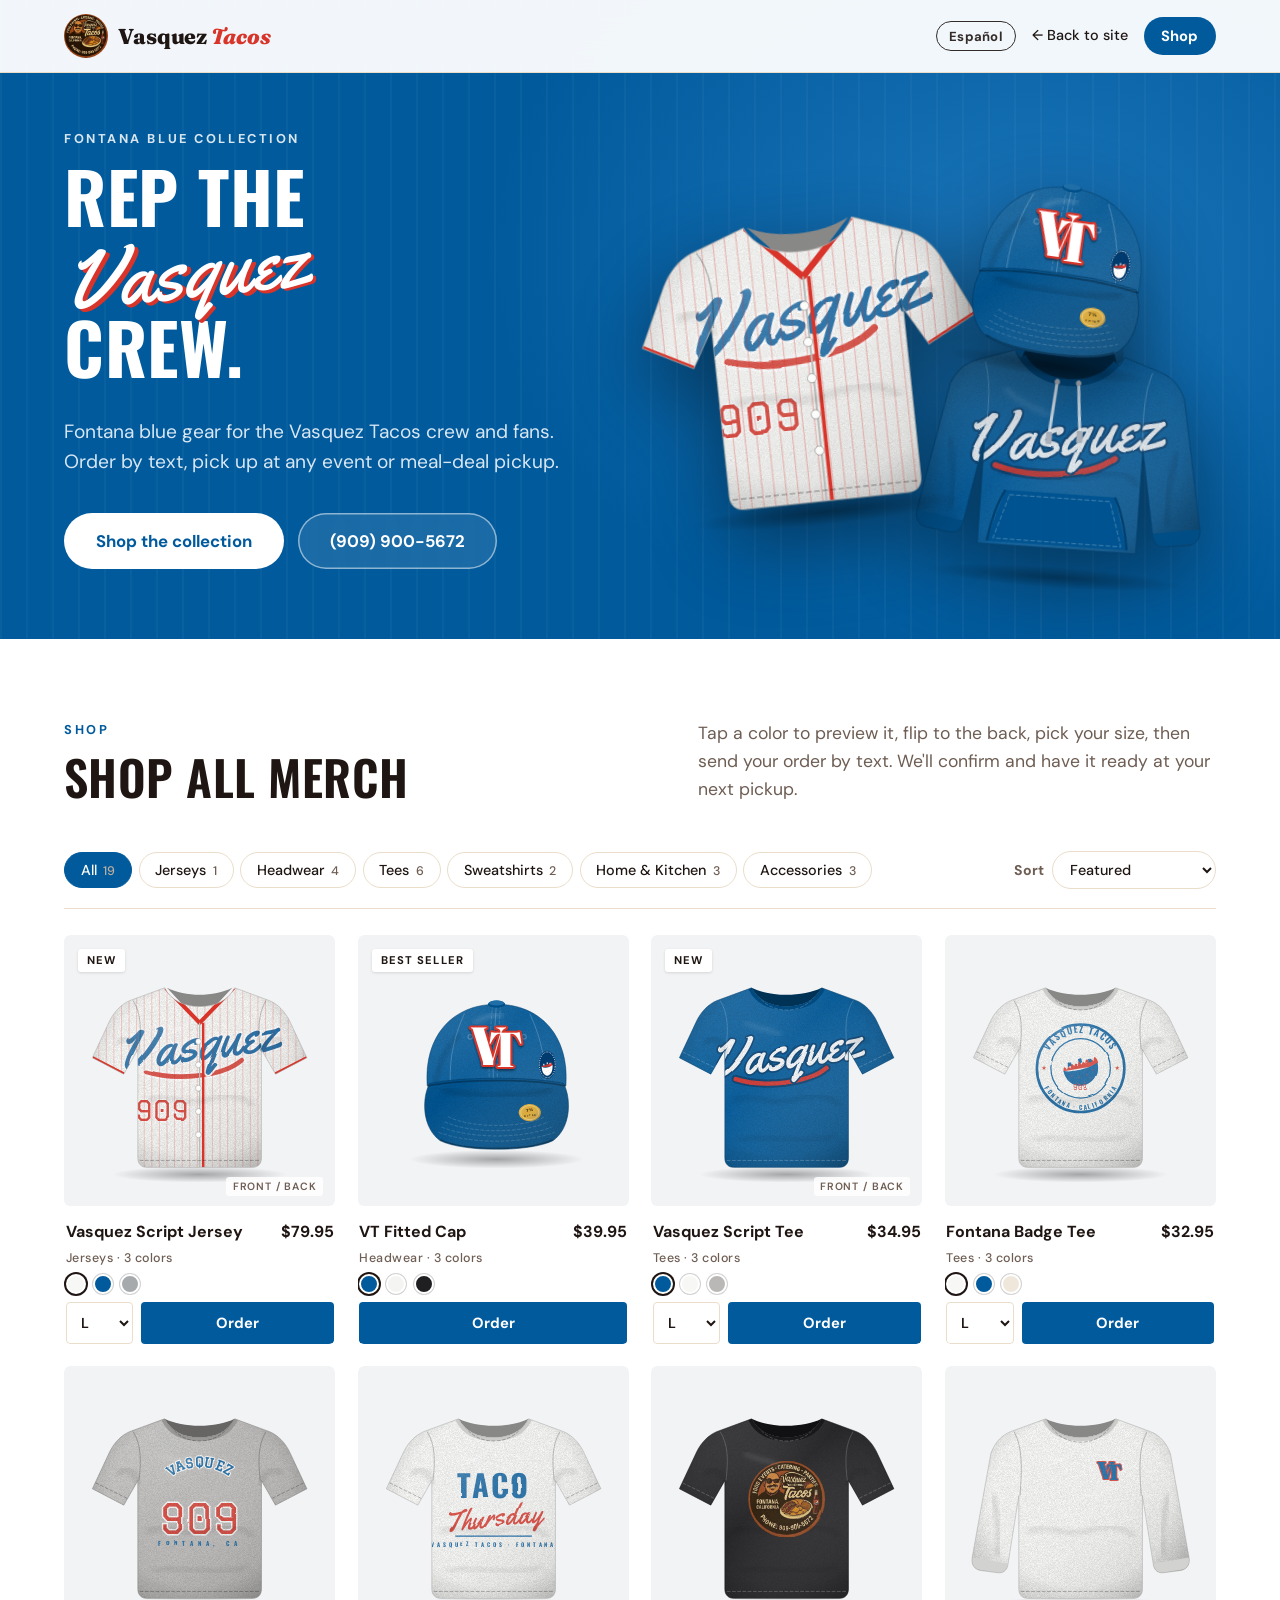
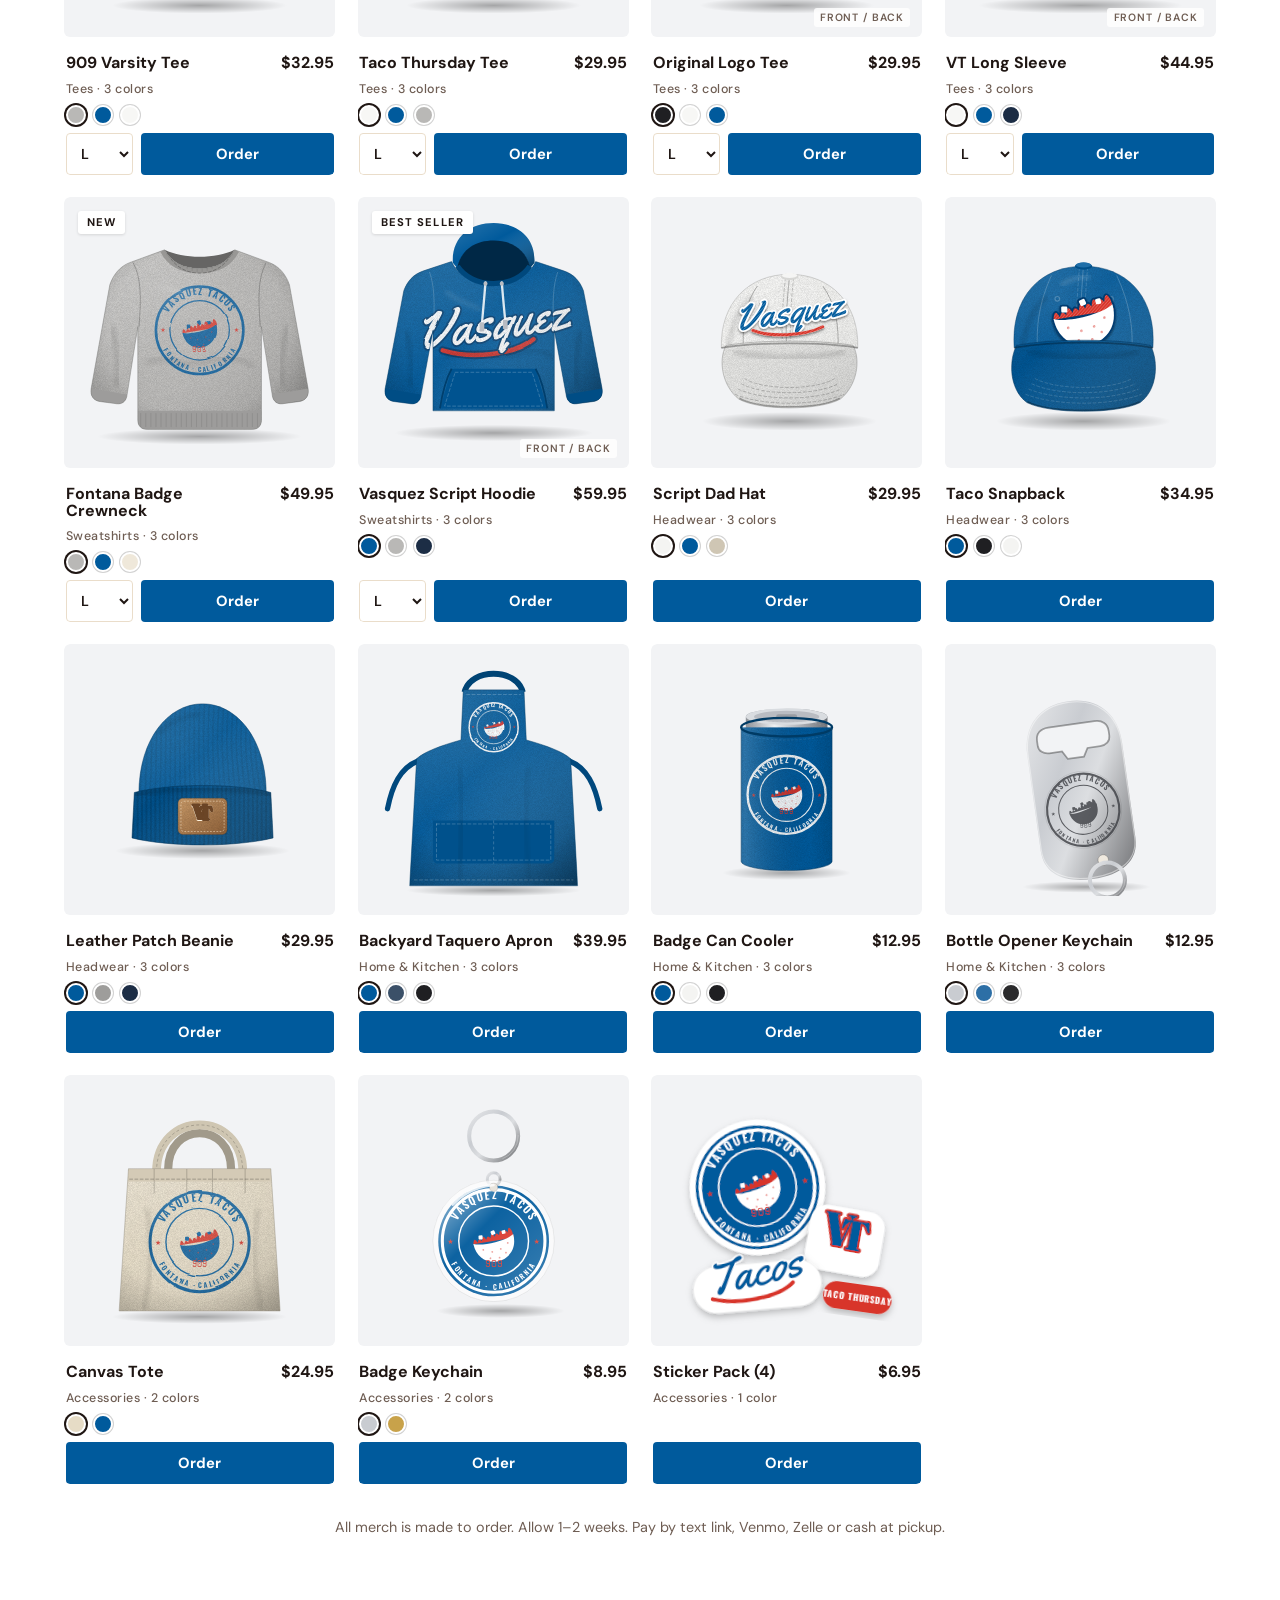
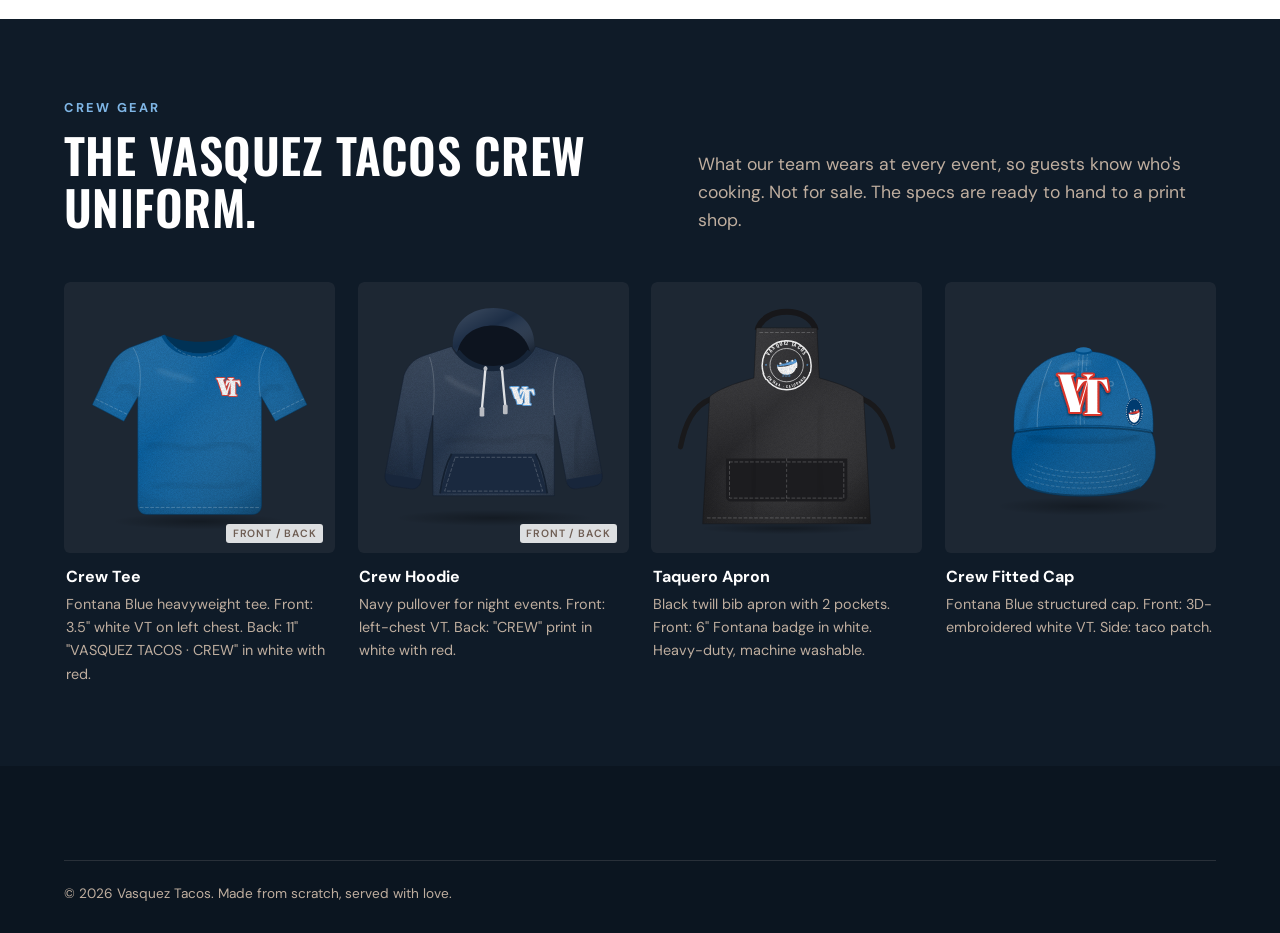
==== commit 1e539c89: "Add Spanish version and About the Vasquez family - English / Espanol toggle on every page; Spanish b" ====
--- a/merch.html
+++ b/merch.html
@@ -9,8 +9,8 @@
   <meta property="og:type" content="website">
   <meta property="og:title" content="Vasquez Tacos Merch | Fontana Blue Collection">
   <meta property="og:description" content="Jerseys, fitted caps, tees, hoodies and more from Vasquez Tacos in Fontana, CA.">
-  <meta property="og:url" content="https://mariobejarano14mb-creator.github.io/VasquezTacos/merch.html">
-  <meta property="og:image" content="https://mariobejarano14mb-creator.github.io/VasquezTacos/images/wedding-setup.jpg">
+  <meta property="og:url" content="https://vasquez-tacos.github.io/merch.html">
+  <meta property="og:image" content="https://vasquez-tacos.github.io/images/wedding-setup.jpg">
   <link rel="icon" href="logo.jpg">
   <link rel="preconnect" href="https://fonts.googleapis.com">
   <link rel="preconnect" href="https://fonts.gstatic.com" crossorigin>
@@ -94,5 +94,6 @@
 
   <script src="config.js"></script>
   <script src="merch.js"></script>
+  <script src="i18n.js"></script>
 </body>
 </html>
--- a/styles.css
+++ b/styles.css
@@ -784,3 +784,41 @@
   .merch-page .nav-links-simple .btn { display: none; }
 }
 .cal-live { font-size: .85rem; font-weight: 700; color: var(--green); margin: .4rem 0 0; }
+
+/* Refer a friend */
+.referral { display: grid; grid-template-columns: auto 1fr auto; gap: 1.2rem; align-items: center; background: var(--yellow); color: var(--night); border-radius: var(--radius); padding: 1.3rem 1.6rem; margin-bottom: 2.4rem; }
+.referral-icon { font-size: 2.4rem; }
+.referral h3 { color: var(--night) !important; font-size: 1.4rem; margin: 0 0 .2rem; }
+.referral p { margin: 0; font-size: .95rem; }
+.referral-btn { background: var(--night) !important; white-space: nowrap; }
+@media (max-width: 760px) { .referral { grid-template-columns: 1fr; text-align: center; } .referral-icon { display: none; } }
+/* Announcement bar */
+.announce { position: relative; background: var(--yellow); color: var(--night); text-align: center; padding: .55rem 2.6rem; font-size: .9rem; font-weight: 700; }
+.announce p { margin: 0; }
+.announce a { color: var(--red-dark); white-space: nowrap; }
+.announce-close { position: absolute; right: .6rem; top: 50%; transform: translateY(-50%); background: none; border: 0; font-size: 1.4rem; line-height: 1; cursor: pointer; color: var(--night); padding: .2rem .5rem; }
+.hero { padding-top: 150px; }
+
+/* Cities we serve */
+.cities { list-style: none; margin: 0; padding: 0; display: flex; flex-wrap: wrap; gap: .6rem; }
+.cities a { display: inline-block; padding: .6em 1.1em; border-radius: 999px; background: #fff; border: 1px solid var(--line); color: var(--ink); text-decoration: none; font-weight: 600; font-size: .95rem; transition: border-color .2s, transform .2s; }
+.cities a:hover { border-color: var(--red); transform: translateY(-2px); }
+@media (max-width: 560px) { .announce { font-size: .82rem; text-align: left; padding-left: 1rem; } .hero { padding-top: 130px; } }
+/* About us */
+.about-grid { display: grid; grid-template-columns: .9fr 1.1fr; gap: 3.5rem; align-items: center; }
+.about-photo { position: relative; }
+.about-photo [data-about-photo] { width: 100%; aspect-ratio: 4 / 3.2; object-fit: cover; border-radius: var(--radius); box-shadow: 0 30px 60px rgba(31,22,19,.2); }
+.about-badge { position: absolute; right: -24px; bottom: -24px; width: 110px; border-radius: 50%; box-shadow: 0 12px 30px rgba(0,0,0,.35); }
+.about-text p { color: var(--muted); font-size: 1.08rem; margin: 0 0 1rem; }
+.about-sign { font: italic 800 1.3rem var(--display); color: var(--red); margin: .4rem 0 0; }
+@media (max-width: 860px) { .about-grid { grid-template-columns: 1fr; gap: 2.4rem; } .about-badge { right: 12px; bottom: -20px; width: 88px; } }
+/* English / Español toggle */
+.lang-toggle { font: 700 .82rem var(--body); letter-spacing: .02em; padding: .45em .9em; border-radius: 999px; cursor: pointer;
+  background: transparent; color: inherit; border: 1.5px solid currentColor; opacity: .9; }
+.nav:not(.scrolled):not(.menu-open) .lang-toggle { color: #fff; }
+.nav.scrolled .lang-toggle, .nav.menu-open .lang-toggle { color: var(--ink); }
+.lang-toggle:hover { opacity: 1; background: rgba(255,255,255,.12); }
+@media (max-width: 1080px) { .nav-links .lang-toggle { align-self: flex-start; margin: .6rem 0 .2rem; } }
+.merch-page .lang-toggle { color: var(--mblue); }
+@media (max-width: 560px) { .merch-page .nav-links-simple { gap: .6rem; } .merch-page .lang-toggle { font-size: .75rem; padding: .35em .7em; } }.logo-text { white-space: nowrap; }
+@media (min-width: 1081px) and (max-width: 1320px) { .nav-links { gap: 1.1rem; } .nav-links a:not(.btn) { font-size: .9rem; } }
